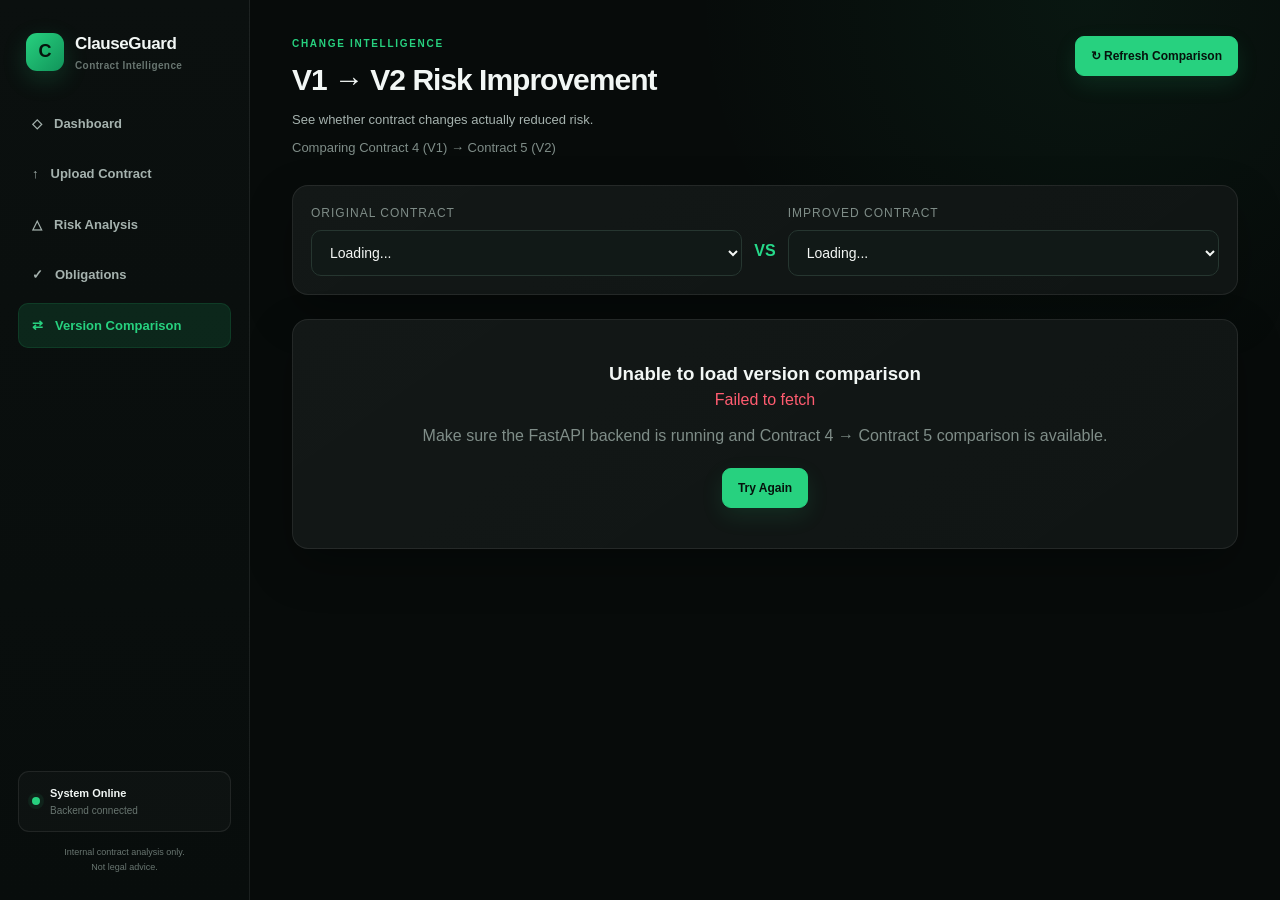
==== frontend/comparison.html @ ef0c6ab4 "feat: complete contract risk dashboard and frontend" ====
<!DOCTYPE html>
<html lang="en">

<head>

    <meta charset="UTF-8">

    <meta
        name="viewport"
        content="width=device-width, initial-scale=1.0"
    >

    <title>ClauseGuard AI — Version Comparison</title>

    <link
        rel="stylesheet"
        href="style.css"
    >

    <style>

        .comparison-page {
            padding-bottom: 60px;
        }

        .comparison-header {
            display: flex;
            justify-content: space-between;
            align-items: flex-start;
            gap: 20px;
            margin-bottom: 28px;
        }

        .comparison-header h1 {
            margin-bottom: 8px;
        }

        .version-selector {
            display: flex;
            align-items: center;
            gap: 12px;
            padding: 18px;
            margin-bottom: 24px;
        }

        .version-box {
            flex: 1;
        }

        .version-box label {
            display: block;
            font-size: 12px;
            color: #7f8d88;
            margin-bottom: 8px;
            text-transform: uppercase;
            letter-spacing: 1px;
        }

        .version-box select {
            width: 100%;
            padding: 13px 14px;
            border-radius: 10px;
            border: 1px solid #263630;
            background: #111917;
            color: #f4f7f5;
            font-size: 14px;
        }

        .vs {
            font-weight: 700;
            color: #26d98a;
            padding-top: 22px;
        }

        .summary-grid {
            display: grid;
            grid-template-columns: repeat(4, 1fr);
            gap: 16px;
            margin-bottom: 24px;
        }

        .summary-card {
            padding: 22px;
        }

        .summary-card .label {
            display: block;
            color: #7f8d88;
            font-size: 12px;
            text-transform: uppercase;
            letter-spacing: 1px;
            margin-bottom: 12px;
        }

        .summary-card .value {
            font-size: 32px;
            font-weight: 800;
        }

        .summary-card.green .value {
            color: #26d98a;
        }

        .summary-card.red .value {
            color: #ff5c70;
        }

        .summary-card.orange .value {
            color: #ffb44c;
        }

        .summary-card.blue .value {
            color: #6fa8ff;
        }

        .improvement-banner {
            padding: 24px;
            margin-bottom: 24px;
            border: 1px solid rgba(38, 217, 138, 0.35);
            background: rgba(38, 217, 138, 0.06);
        }

        .improvement-content {
            display: flex;
            justify-content: space-between;
            align-items: center;
            gap: 20px;
        }

        .improvement-number {
            font-size: 42px;
            font-weight: 800;
            color: #26d98a;
        }

        .regression {
            border-color: rgba(255, 92, 112, 0.4);
            background: rgba(255, 92, 112, 0.06);
        }

        .regression .improvement-number {
            color: #ff5c70;
        }

        .filter-row {
            display: flex;
            gap: 8px;
            flex-wrap: wrap;
            margin-bottom: 20px;
        }

        .filter-btn {
            border: 1px solid #263630;
            background: #111917;
            color: #9aa8a3;
            padding: 9px 15px;
            border-radius: 999px;
            cursor: pointer;
        }

        .filter-btn.active {
            background: rgba(38, 217, 138, 0.12);
            border-color: #26d98a;
            color: #26d98a;
        }

        .change-card {
            padding: 24px;
            margin-bottom: 16px;
            border: 1px solid #1f2d28;
        }

        .change-card.reduced {
            border-left: 4px solid #26d98a;
        }

        .change-card.increased {
            border-left: 4px solid #ff5c70;
        }

        .change-card.same {
            border-left: 4px solid #6f7d78;
        }

        .change-header {
            display: flex;
            justify-content: space-between;
            align-items: center;
            gap: 16px;
            margin-bottom: 20px;
        }

        .change-category {
            font-size: 18px;
            font-weight: 800;
        }

        .impact-badge {
            padding: 7px 12px;
            border-radius: 8px;
            font-size: 11px;
            font-weight: 800;
            letter-spacing: .5px;
        }

        .impact-badge.reduced {
            background: rgba(38, 217, 138, 0.12);
            color: #26d98a;
        }

        .impact-badge.increased {
            background: rgba(255, 92, 112, 0.12);
            color: #ff5c70;
        }

        .impact-badge.same {
            background: rgba(127, 141, 136, 0.12);
            color: #9aa8a3;
        }

        .diff-grid {
            display: grid;
            grid-template-columns: 1fr 50px 1fr;
            align-items: stretch;
            gap: 16px;
        }

        .diff-panel {
            background: #0d1412;
            border: 1px solid #202d29;
            border-radius: 12px;
            padding: 18px;
        }

        .diff-panel h4 {
            color: #7f8d88;
            font-size: 11px;
            text-transform: uppercase;
            letter-spacing: 1px;
            margin-bottom: 12px;
        }

        .diff-panel .status {
            font-weight: 800;
            margin-bottom: 8px;
        }

        .diff-panel .actual {
            color: #dce5e1;
            margin-bottom: 10px;
        }

        .diff-panel .evidence {
            color: #7f8d88;
            font-size: 13px;
            line-height: 1.6;
        }

        .diff-arrow {
            display: flex;
            align-items: center;
            justify-content: center;
            font-size: 25px;
            color: #26d98a;
        }

        .risk-reason {
            margin-top: 18px;
            padding: 15px;
            background: rgba(255, 180, 76, 0.06);
            border-radius: 10px;
            color: #aebbb6;
            line-height: 1.6;
        }

        .empty-state {
            text-align: center;
            padding: 60px 20px;
            color: #7f8d88;
        }

        .error-state {
            text-align: center;
            padding: 40px;
            color: #ff5c70;
        }

        .loading {
            text-align: center;
            padding: 60px;
            color: #7f8d88;
        }

        .comparison-source {
            margin-top: 8px;
            color: #7f8d88;
            font-size: 13px;
        }

        @media (max-width: 900px) {

            .summary-grid {
                grid-template-columns: repeat(2, 1fr);
            }

            .diff-grid {
                grid-template-columns: 1fr;
            }

            .diff-arrow {
                transform: rotate(90deg);
            }

            .version-selector {
                flex-direction: column;
            }

            .vs {
                padding-top: 0;
            }
        }

        @media (max-width: 600px) {

            .summary-grid {
                grid-template-columns: 1fr;
            }

            .comparison-header {
                flex-direction: column;
            }

        }

    </style>

</head>


<body>


<div class="app-shell">


    <!-- SIDEBAR -->

    <aside class="sidebar">

        <div class="brand">

            <div class="brand-icon">
                C
            </div>

            <div>

                <div class="brand-name">
                    ClauseGuard
                </div>

                <div class="brand-subtitle">
                    Contract Intelligence
                </div>

            </div>

        </div>


        <nav class="sidebar-nav">

            <a href="index.html">

                ◇

                <span>
                    Dashboard
                </span>

            </a>


            <a href="upload.html">

                ↑

                <span>
                    Upload Contract
                </span>

            </a>


            <a href="findings.html">

                △

                <span>
                    Risk Analysis
                </span>

            </a>


            <a href="index.html">

                ✓

                <span>
                    Obligations
                </span>

            </a>


            <a
                href="comparison.html"
                class="active"
            >

                ⇄

                <span>
                    Version Comparison
                </span>

            </a>

        </nav>


        <div class="sidebar-bottom">

            <div class="system-status">

                <span class="status-dot"></span>

                <div>

                    <strong>
                        System Online
                    </strong>

                    <small>
                        Backend connected
                    </small>

                </div>

            </div>


            <div class="sidebar-disclaimer">

                Internal contract analysis only.
                <br>
                Not legal advice.

            </div>

        </div>

    </aside>


    <!-- MAIN -->

    <main class="main-content">

        <div class="comparison-page">


            <!-- HEADER -->

            <div class="comparison-header">

                <div>

                    <div class="eyebrow">
                        CHANGE INTELLIGENCE
                    </div>

                    <h1>
                        V1 → V2 Risk Improvement
                    </h1>

                    <p class="subtitle">
                        See whether contract changes actually reduced risk.
                    </p>

                    <div
                        id="comparisonSource"
                        class="comparison-source"
                    >
                        Loading comparison...
                    </div>

                </div>


                <button
                    class="primary-btn"
                    onclick="loadComparison()"
                >

                    ↻ Refresh Comparison

                </button>

            </div>


            <!-- VERSION SELECTOR -->

            <div class="card version-selector">

                <div class="version-box">

                    <label>
                        Original Contract
                    </label>

                    <select id="v1Select">

                        <option>
                            Loading...
                        </option>

                    </select>

                </div>


                <div class="vs">
                    VS
                </div>


                <div class="version-box">

                    <label>
                        Improved Contract
                    </label>

                    <select id="v2Select">

                        <option>
                            Loading...
                        </option>

                    </select>

                </div>

            </div>


            <!-- LOADING -->

            <div
                id="loadingState"
                class="card loading"
            >

                Loading version comparison...

            </div>


            <!-- MAIN CONTENT -->

            <div
                id="comparisonContent"
                style="display:none;"
            >


                <!-- SUMMARY -->

                <div class="summary-grid">


                    <div class="card summary-card blue">

                        <span class="label">
                            Changes Detected
                        </span>

                        <div
                            class="value"
                            id="changesDetected"
                        >
                            0
                        </div>

                    </div>


                    <div class="card summary-card red">

                        <span class="label">
                            Risk Increased
                        </span>

                        <div
                            class="value"
                            id="riskIncreased"
                        >
                            0
                        </div>

                    </div>


                    <div class="card summary-card green">

                        <span class="label">
                            Risk Reduced
                        </span>

                        <div
                            class="value"
                            id="riskReduced"
                        >
                            0
                        </div>

                    </div>


                    <div class="card summary-card">

                        <span class="label">
                            No Material Change
                        </span>

                        <div
                            class="value"
                            id="unchanged"
                        >
                            0
                        </div>

                    </div>


                </div>


                <!-- RISK IMPROVEMENT -->

                <div
                    id="improvementBanner"
                    class="card improvement-banner"
                >

                    <div class="improvement-content">

                        <div>

                            <div class="eyebrow">
                                NET RISK IMPROVEMENT
                            </div>

                            <h2 id="improvementTitle">
                                Risk improved
                            </h2>

                            <p
                                id="improvementDescription"
                                class="subtitle"
                            >
                                Comparing contract versions...
                            </p>

                        </div>


                        <div
                            id="improvementNumber"
                            class="improvement-number"
                        >
                            +0
                        </div>

                    </div>

                </div>


                <!-- FILTERS -->

                <div class="card">

                    <div class="section-label">
                        FILTER CHANGES
                    </div>

                    <div class="filter-row">


                        <button
                            class="filter-btn active"
                            data-filter="ALL"
                            onclick="setFilter('ALL')"
                        >
                            All Changes
                        </button>


                        <button
                            class="filter-btn"
                            data-filter="RISK REDUCED"
                            onclick="setFilter('RISK REDUCED')"
                        >
                            Risk Reduced
                        </button>


                        <button
                            class="filter-btn"
                            data-filter="RISK INCREASED"
                            onclick="setFilter('RISK INCREASED')"
                        >
                            Risk Increased
                        </button>


                        <button
                            class="filter-btn"
                            data-filter="NO CHANGE"
                            onclick="setFilter('NO CHANGE')"
                        >
                            No Change
                        </button>


                    </div>

                </div>


                <!-- CHANGE LIST -->

                <div id="changeList"></div>


            </div>


            <!-- ERROR -->

            <div
                id="errorState"
                class="card error-state"
                style="display:none;"
            ></div>


        </div>

    </main>

</div>


<script>


const API_BASE =
    "http://127.0.0.1:8000";


/*
 * =========================================================
 * DEMO COMPARISON
 * =========================================================
 *
 * Canonical working pair:
 *
 * Contract 4 = V1
 * Contract 5 = V2
 *
 * V1:
 *   Payment      = 60 days
 *   Termination  = 7 days
 *
 * V2:
 *   Payment      = 30 days
 *   Termination  = 30 days
 *
 * This gives:
 *
 *   2 risks reduced
 *   0 risks increased
 *   6 unchanged
 *
 * =========================================================
 */


const DEMO_V1_ID = 4;

const DEMO_V2_ID = 5;


let comparisonData = null;

let currentFilter = "ALL";


/* =========================================================
   GET ACTIVE CONTRACT
   ========================================================= */

function getActiveContractId() {

    /*
     * IMPORTANT:
     *
     * Do NOT use localStorage here.
     *
     * The previous implementation could contain
     * Contract 7 or another contract which does not
     * have a generated V2.
     *
     * For the current hackathon demo we intentionally
     * use the verified V1/V2 pair.
     */

    return DEMO_V1_ID;

}


/* =========================================================
   LOAD COMPARISON
   ========================================================= */

async function loadComparison() {

    const loading =
        document.getElementById(
            "loadingState"
        );

    const content =
        document.getElementById(
            "comparisonContent"
        );

    const error =
        document.getElementById(
            "errorState"
        );

    const source =
        document.getElementById(
            "comparisonSource"
        );


    loading.style.display =
        "block";

    content.style.display =
        "none";

    error.style.display =
        "none";


    const contractId =
        getActiveContractId();


    source.textContent =
        `Comparing Contract ${DEMO_V1_ID} (V1) → Contract ${DEMO_V2_ID} (V2)`;


    try {


        const response =
            await fetch(
                `${API_BASE}/contracts/${contractId}/risk-comparison`
            );


        if (!response.ok) {


            let errorData = null;


            try {

                errorData =
                    await response.json();

            } catch (jsonError) {

                errorData = null;

            }


            throw new Error(

                errorData?.detail ||

                `Unable to load comparison (${response.status})`

            );

        }


        comparisonData =
            await response.json();


        /*
         * Validate response before rendering.
         */

        if (
            !comparisonData ||
            !comparisonData.risk_summary ||
            !comparisonData.versions
        ) {

            throw new Error(
                "Invalid comparison response from backend."
            );

        }


        renderComparison();


        loading.style.display =
            "none";

        content.style.display =
            "block";


    } catch (err) {


        console.error(
            "Comparison error:",
            err
        );


        loading.style.display =
            "none";

        content.style.display =
            "none";

        error.style.display =
            "block";


        error.innerHTML = `

            <h3>
                Unable to load version comparison
            </h3>

            <p>
                ${escapeHtml(err.message)}
            </p>

            <p
                style="
                    margin-top:12px;
                    color:#7f8d88;
                "
            >
                Make sure the FastAPI backend is running
                and Contract 4 → Contract 5 comparison
                is available.
            </p>

            <button
                class="primary-btn"
                style="margin-top:20px;"
                onclick="loadComparison()"
            >
                Try Again
            </button>

        `;

    }

}


/* =========================================================
   RENDER EVERYTHING
   ========================================================= */

function renderComparison() {


    const summary =
        comparisonData.risk_summary;


    const versions =
        comparisonData.versions;


    const changes =
        comparisonData.risk_changes || [];


    /*
     * Changes detected means every rule where
     * V1 and V2 have a different risk state.
     */

    const actualChanges =
        changes.filter(
            item =>
                item.risk_impact !==
                "NO CHANGE"
        );


    document.getElementById(
        "changesDetected"
    ).textContent =
        actualChanges.length;


    document.getElementById(
        "riskIncreased"
    ).textContent =
        (
            Number(
                summary.risks_increased || 0
            )
            +
            Number(
                summary.new_risks || 0
            )
        );


    document.getElementById(
        "riskReduced"
    ).textContent =
        (
            Number(
                summary.risks_reduced || 0
            )
            +
            Number(
                summary.risks_resolved || 0
            )
        );


    document.getElementById(
        "unchanged"
    ).textContent =
        Number(
            summary.unchanged || 0
        );


    /*
     * Version selectors
     */

    document.getElementById(
        "v1Select"
    ).innerHTML = `

        <option
            value="${versions.v1.id}"
        >
            Contract V1 — ID ${versions.v1.id}
        </option>

    `;


    document.getElementById(
        "v2Select"
    ).innerHTML = `

        <option
            value="${versions.v2.id}"
        >
            Contract V2 — ID ${versions.v2.id}
        </option>

    `;


    /*
     * Improvement banner
     */

    const improvement =
        Number(
            summary.net_risk_improvement || 0
        );


    const banner =
        document.getElementById(
            "improvementBanner"
        );


    const number =
        document.getElementById(
            "improvementNumber"
        );


    const title =
        document.getElementById(
            "improvementTitle"
        );


    const description =
        document.getElementById(
            "improvementDescription"
        );


    if (
        summary.risk_regression
    ) {


        banner.classList.add(
            "regression"
        );


        number.textContent =
            improvement > 0
                ? `+${improvement}`
                : improvement;


        title.textContent =
            "Risk regression detected";


        description.textContent =
            "The new contract introduces or increases risk. Review the highlighted changes.";


    }

    else if (
        improvement > 0
    ) {


        banner.classList.remove(
            "regression"
        );


        number.textContent =
            `+${improvement}`;


        title.textContent =
            "Risk successfully reduced";


        description.textContent =

            `${summary.risks_reduced || 0} risk finding(s) reduced and ${summary.risks_resolved || 0} resolved with no new risks introduced.`;


    }

    else {


        banner.classList.remove(
            "regression"
        );


        number.textContent =
            "0";


        title.textContent =
            "No net risk improvement";


        description.textContent =
            "The comparison did not identify a net reduction in risk.";

    }


    renderChanges();

}


/* =========================================================
   FILTER
   ========================================================= */

function setFilter(filter) {


    currentFilter =
        filter;


    document
        .querySelectorAll(
            ".filter-btn"
        )
        .forEach(
            button => {

                button.classList.toggle(
                    "active",
                    button.dataset.filter === filter
                );

            }
        );


    renderChanges();

}


/* =========================================================
   RENDER CHANGES
   ========================================================= */

function renderChanges() {


    const container =
        document.getElementById(
            "changeList"
        );


    if (!comparisonData) {

        return;

    }


    let changes =
        comparisonData.risk_changes || [];


    if (
        currentFilter !==
        "ALL"
    ) {


        changes =
            changes.filter(
                item =>
                    item.risk_impact ===
                    currentFilter
            );

    }


    if (!changes.length) {


        container.innerHTML = `

            <div class="card empty-state">

                No changes found for this filter.

            </div>

        `;


        return;

    }


    container.innerHTML =

        changes
            .map(
                renderChangeCard
            )
            .join("");

}


/* =========================================================
   CHANGE CARD
   ========================================================= */

function renderChangeCard(item) {


    const impact =
        item.risk_impact;


    let className =
        "same";


    if (
        impact ===
        "RISK REDUCED"
    ) {

        className =
            "reduced";

    }


    if (
        impact ===
        "RISK INCREASED"
        ||
        impact ===
        "NEW FINDING"
    ) {

        className =
            "increased";

    }


    const v1 =
        item.v1;


    const v2 =
        item.v2;


    return `

        <div
            class="
                card
                change-card
                ${className}
            "
        >


            <div class="change-header">


                <div>


                    <div
                        class="section-label"
                    >
                        ${escapeHtml(
                            item.rule_id
                        )}
                    </div>


                    <div
                        class="change-category"
                    >
                        ${escapeHtml(
                            item.category
                        )}
                    </div>


                </div>


                <span
                    class="
                        impact-badge
                        ${className}
                    "
                >
                    ${escapeHtml(
                        impact
                    )}
                </span>


            </div>


            <div class="diff-grid">


                <!-- VERSION 1 -->

                <div class="diff-panel">


                    <h4>
                        Version 1
                    </h4>


                    ${
                        v1

                        ?

                        `

                            <div
                                class="status"
                            >
                                ${escapeHtml(
                                    v1.status
                                )}
                            </div>


                            <div
                                class="actual"
                            >
                                ${escapeHtml(
                                    v1.actual ||
                                    "No actual value"
                                )}
                            </div>


                            <div
                                class="evidence"
                            >
                                ${escapeHtml(
                                    v1.evidence ||
                                    "No evidence available."
                                )}
                            </div>

                        `

                        :

                        `

                            <div
                                class="status"
                            >
                                NOT PRESENT
                            </div>


                            <div
                                class="evidence"
                            >
                                This finding did not exist
                                in Version 1.
                            </div>

                        `
                    }


                </div>


                <!-- ARROW -->

                <div class="diff-arrow">

                    →

                </div>


                <!-- VERSION 2 -->

                <div class="diff-panel">


                    <h4>
                        Version 2
                    </h4>


                    ${
                        v2

                        ?

                        `

                            <div
                                class="status"
                            >
                                ${escapeHtml(
                                    v2.status
                                )}
                            </div>


                            <div
                                class="actual"
                            >
                                ${escapeHtml(
                                    v2.actual ||
                                    "No actual value"
                                )}
                            </div>


                            <div
                                class="evidence"
                            >
                                ${escapeHtml(
                                    v2.evidence ||
                                    "No evidence available."
                                )}
                            </div>

                        `

                        :

                        `

                            <div
                                class="status"
                            >
                                FINDING REMOVED
                            </div>


                            <div
                                class="evidence"
                            >
                                The finding no longer exists
                                in Version 2.
                            </div>

                        `
                    }


                </div>


            </div>


            ${
                v1 && v2

                ?

                `

                    <div
                        class="risk-reason"
                    >

                        <strong>
                            Playbook comparison
                        </strong>


                        <br><br>


                        Expected:

                        ${escapeHtml(
                            v1.expected ||
                            v2.expected ||
                            "Not specified"
                        )}


                        <br><br>


                        ${
                            impact ===
                            "RISK REDUCED"

                            ?

                            `

                                <span
                                    style="
                                        color:#26d98a;
                                    "
                                >

                                    ✓ Version 2 reduced
                                    the playbook risk.

                                </span>

                            `

                            :

                            impact ===
                            "RISK INCREASED"

                            ?

                            `

                                <span
                                    style="
                                        color:#ff5c70;
                                    "
                                >

                                    ⚠ Version 2 increased
                                    the playbook risk.

                                </span>

                            `

                            :

                            `

                                <span>

                                    No material risk-state
                                    change detected.

                                </span>

                            `
                        }


                    </div>

                `

                :

                ""

            }


        </div>

    `;

}


/* =========================================================
   HTML ESCAPING
   ========================================================= */

function escapeHtml(value) {


    if (
        value === null ||
        value === undefined
    ) {

        return "";

    }


    return String(value)

        .replace(
            /&/g,
            "&amp;"
        )

        .replace(
            /</g,
            "&lt;"
        )

        .replace(
            />/g,
            "&gt;"
        )

        .replace(
            /"/g,
            "&quot;"
        )

        .replace(
            /'/g,
            "&#039;"
        );

}


/* =========================================================
   START
   ========================================================= */

document.addEventListener(
    "DOMContentLoaded",
    loadComparison
);


</script>


</body>

</html>
---- frontend/style.css ----
/* =========================================================
   CLAUSEGUARD AI
   Premium Contract Risk Intelligence Dashboard
========================================================= */

:root {
    --bg: #070b0a;
    --surface: #0d1211;
    --surface-2: #111817;
    --surface-3: #151d1b;

    --border: rgba(255, 255, 255, 0.08);
    --border-strong: rgba(255, 255, 255, 0.13);

    --text: #f2f7f5;
    --text-secondary: #a5b2ae;
    --text-muted: #687570;

    --green: #27d17f;
    --green-dark: #15945a;
    --green-soft: rgba(39, 209, 127, 0.12);

    --red: #ff5c6c;
    --red-soft: rgba(255, 92, 108, 0.12);

    --orange: #ffb454;
    --orange-soft: rgba(255, 180, 84, 0.12);

    --blue: #6fa8ff;
    --blue-soft: rgba(111, 168, 255, 0.12);

    --sidebar-width: 250px;

    --radius: 16px;
    --radius-small: 10px;

    --shadow:
        0 18px 45px rgba(0, 0, 0, 0.28);
}


/* =========================================================
   RESET
========================================================= */

* {
    box-sizing: border-box;
    margin: 0;
    padding: 0;
}

html {
    scroll-behavior: smooth;
}

body {
    min-height: 100vh;

    background:
        radial-gradient(
            circle at 85% 0%,
            rgba(39, 209, 127, 0.06),
            transparent 28%
        ),
        var(--bg);

    color: var(--text);

    font-family:
        Inter,
        ui-sans-serif,
        -apple-system,
        BlinkMacSystemFont,
        "Segoe UI",
        sans-serif;

    line-height: 1.5;
}

button {
    font: inherit;
}

button,
a {
    -webkit-tap-highlight-color: transparent;
}


/* =========================================================
   SIDEBAR
========================================================= */

.sidebar {
    position: fixed;

    top: 0;
    left: 0;
    bottom: 0;

    width: var(--sidebar-width);

    display: flex;
    flex-direction: column;

    padding: 26px 18px;

    background:
        linear-gradient(
            180deg,
            #0b100f 0%,
            #080d0c 100%
        );

    border-right: 1px solid var(--border);

    z-index: 20;
}


/* BRAND */

.brand {
    display: flex;
    align-items: center;
    gap: 11px;

    padding: 5px 8px 28px;
}

.brand-icon {
    width: 38px;
    height: 38px;

    display: grid;
    place-items: center;

    border-radius: 11px;

    background:
        linear-gradient(
            135deg,
            var(--green),
            #11945a
        );

    color: #06120c;

    font-size: 18px;
    font-weight: 900;

    box-shadow:
        0 8px 24px rgba(39, 209, 127, 0.18);
}

.brand h1 {
    font-size: 17px;
    font-weight: 750;

    letter-spacing: -0.4px;
}

.brand span {
    display: block;

    margin-top: 1px;

    color: var(--text-muted);

    font-size: 10px;
    font-weight: 600;

    letter-spacing: 0.4px;
}


/* NAVIGATION */

.navigation {
    display: flex;
    flex-direction: column;
    gap: 5px;
}

.nav-item {
    width: 100%;

    display: flex;
    align-items: center;
    gap: 12px;

    padding: 12px 13px;

    border: 1px solid transparent;
    border-radius: 10px;

    background: transparent;

    color: var(--text-secondary);

    text-align: left;

    font-size: 13px;
    font-weight: 600;

    cursor: pointer;

    transition:
        background 0.2s ease,
        color 0.2s ease,
        border-color 0.2s ease;
}

.nav-item span {
    width: 18px;

    color: var(--text-muted);

    font-size: 15px;

    text-align: center;
}

.nav-item:hover {
    background: rgba(255, 255, 255, 0.035);
    color: var(--text);
}

.nav-item.active {
    background: var(--green-soft);

    border-color:
        rgba(39, 209, 127, 0.12);

    color: var(--green);
}

.nav-item.active span {
    color: var(--green);
}


/* SIDEBAR BOTTOM */

.sidebar-bottom {
    margin-top: auto;
}

.system-status {
    display: flex;
    align-items: center;
    gap: 10px;

    padding: 13px;

    border: 1px solid var(--border);

    border-radius: 11px;

    background: rgba(255, 255, 255, 0.025);
}

.status-dot {
    width: 8px;
    height: 8px;

    border-radius: 50%;

    background: var(--green);

    box-shadow:
        0 0 0 4px rgba(39, 209, 127, 0.08);
}

.system-status strong {
    display: block;

    font-size: 11px;
}

.system-status small {
    display: block;

    margin-top: 2px;

    color: var(--text-muted);

    font-size: 10px;
}

.disclaimer {
    margin-top: 13px;

    color: var(--text-muted);

    font-size: 9px;

    line-height: 1.6;

    text-align: center;
}


/* =========================================================
   MAIN
========================================================= */

.main {
    min-height: 100vh;

    margin-left: var(--sidebar-width);

    padding: 36px 42px 45px;

    max-width: 1700px;
}


/* =========================================================
   TOP BAR
========================================================= */

.topbar {
    display: flex;
    align-items: flex-start;
    justify-content: space-between;

    gap: 30px;

    margin-bottom: 28px;
}

.eyebrow {
    margin-bottom: 6px;

    color: var(--green);

    font-size: 10px;
    font-weight: 750;

    letter-spacing: 1.7px;
}

.topbar h2 {
    font-size: 30px;
    font-weight: 750;

    letter-spacing: -1px;
}

.subtitle {
    margin-top: 6px;

    color: var(--text-secondary);

    font-size: 13px;
}

.topbar-actions {
    display: flex;
    gap: 9px;
}


/* BUTTONS */

.primary-button,
.secondary-button {
    height: 40px;

    padding: 0 15px;

    border-radius: 9px;

    font-size: 12px;
    font-weight: 700;

    cursor: pointer;

    transition:
        transform 0.15s ease,
        opacity 0.15s ease,
        background 0.15s ease;
}

.primary-button:hover,
.secondary-button:hover {
    transform: translateY(-1px);
}

.primary-button {
    border: 1px solid var(--green);

    background: var(--green);

    color: #06120c;

    box-shadow:
        0 8px 22px rgba(39, 209, 127, 0.12);
}

.secondary-button {
    border: 1px solid var(--border-strong);

    background: var(--surface-2);

    color: var(--text);
}

.secondary-button:hover {
    background: var(--surface-3);
}


/* =========================================================
   CONTRACT SELECTOR
========================================================= */

.contract-selector {
    display: flex;
    align-items: center;
    justify-content: space-between;

    margin-bottom: 18px;

    padding: 16px 18px;

    border: 1px solid var(--border);

    border-radius: var(--radius);

    background:
        linear-gradient(
            110deg,
            rgba(39, 209, 127, 0.045),
            rgba(255, 255, 255, 0.015)
        );

    box-shadow: var(--shadow);
}

.contract-info {
    display: flex;
    align-items: center;
    gap: 13px;
}

.document-icon {
    width: 43px;
    height: 48px;

    display: grid;
    place-items: center;

    border-radius: 9px;

    background: var(--green-soft);

    border: 1px solid rgba(39, 209, 127, 0.16);

    color: var(--green);

    font-size: 9px;
    font-weight: 800;

    letter-spacing: 0.5px;
}

.label,
.card-label {
    display: block;

    color: var(--text-muted);

    font-size: 9px;
    font-weight: 750;

    letter-spacing: 1.1px;
}

.contract-info h3 {
    margin-top: 2px;

    font-size: 15px;
}

.contract-info p {
    margin-top: 2px;

    color: var(--text-secondary);

    font-size: 11px;
}

.version-badge {
    padding: 6px 10px;

    border: 1px solid rgba(111, 168, 255, 0.18);

    border-radius: 7px;

    background: var(--blue-soft);

    color: var(--blue);

    font-size: 10px;
    font-weight: 800;
}


/* =========================================================
   CARDS
========================================================= */

.card {
    border: 1px solid var(--border);

    border-radius: var(--radius);

    background:
        linear-gradient(
            145deg,
            rgba(255, 255, 255, 0.025),
            rgba(255, 255, 255, 0.01)
        ),
        var(--surface);

    box-shadow: var(--shadow);
}


/* =========================================================
   RISK GRID
========================================================= */

.risk-grid {
    display: grid;

    grid-template-columns:
        1.5fr
        1fr
        1fr
        1fr;

    gap: 14px;

    margin-bottom: 18px;
}

.risk-card,
.metric-card {
    min-height: 156px;

    padding: 18px;
}

.card-header {
    display: flex;
    align-items: center;
    justify-content: space-between;
}

.card-icon,
.metric-icon {
    width: 27px;
    height: 27px;

    display: grid;
    place-items: center;

    border-radius: 8px;

    font-size: 12px;
    font-weight: 800;
}

.card-icon.danger,
.metric-icon.red {
    background: var(--red-soft);
    color: var(--red);
}

.metric-icon.orange {
    background: var(--orange-soft);
    color: var(--orange);
}

.metric-icon.green {
    background: var(--green-soft);
    color: var(--green);
}


/* RISK LEVEL */

.risk-level {
    display: flex;
    align-items: center;
    gap: 12px;

    margin-top: 20px;
}

.risk-indicator {
    padding: 8px 13px;

    border: 1px solid rgba(255, 92, 108, 0.2);

    border-radius: 8px;

    background: var(--red-soft);

    color: var(--red);

    font-size: 12px;
    font-weight: 850;

    letter-spacing: 0.7px;
}

.risk-level strong {
    font-size: 25px;
    font-weight: 750;
}

.risk-level span {
    margin-left: 4px;

    color: var(--text-muted);

    font-size: 10px;
}

.risk-progress {
    height: 5px;

    margin-top: 18px;

    overflow: hidden;

    border-radius: 999px;

    background: rgba(255, 255, 255, 0.07);
}

.risk-progress-fill {
    width: 75%;
    height: 100%;

    border-radius: inherit;

    background:
        linear-gradient(
            90deg,
            var(--green),
            var(--orange),
            var(--red)
        );

    transition: width 0.6s ease;
}

.card-note {
    margin-top: 8px;

    color: var(--text-muted);

    font-size: 9px;
}


/* METRICS */

.metric-value {
    margin-top: 17px;

    font-size: 29px;
    font-weight: 750;

    letter-spacing: -1px;
}

.metric-card p {
    margin-top: 2px;

    color: var(--text-muted);

    font-size: 10px;
}


/* =========================================================
   DASHBOARD GRID
========================================================= */

.dashboard-grid {
    display: grid;

    grid-template-columns: 1fr 1.25fr;

    gap: 14px;

    margin-bottom: 18px;
}

.chart-card,
.risks-card {
    min-height: 390px;

    padding: 20px;
}

.section-header {
    display: flex;
    align-items: center;
    justify-content: space-between;

    gap: 20px;

    margin-bottom: 20px;
}

.section-header h3 {
    margin-top: 3px;

    font-size: 17px;
    font-weight: 700;

    letter-spacing: -0.3px;
}

.chart-container {
    height: 285px;

    display: flex;
    align-items: center;
    justify-content: center;
}


/* =========================================================
   TOP RISKS
========================================================= */

.count-badge {
    min-width: 25px;
    height: 25px;

    display: grid;
    place-items: center;

    padding: 0 7px;

    border-radius: 7px;

    background: rgba(255, 255, 255, 0.055);

    color: var(--text-secondary);

    font-size: 10px;
    font-weight: 750;
}

.risk-list {
    display: flex;
    flex-direction: column;
    gap: 10px;
}

.risk-item {
    padding: 13px;

    border: 1px solid var(--border);

    border-radius: 11px;

    background: rgba(255, 255, 255, 0.018);

    transition:
        border-color 0.2s ease,
        background 0.2s ease;
}

.risk-item:hover {
    border-color: var(--border-strong);

    background: rgba(255, 255, 255, 0.03);
}

.risk-item-top {
    display: flex;
    align-items: center;
    justify-content: space-between;

    gap: 10px;
}

.risk-category {
    display: flex;
    align-items: center;
    gap: 8px;

    font-size: 12px;
    font-weight: 700;
}

.risk-dot {
    width: 7px;
    height: 7px;

    border-radius: 50%;

    background: var(--red);

    box-shadow:
        0 0 0 4px var(--red-soft);
}

.severity-badge {
    padding: 4px 7px;

    border-radius: 5px;

    background: var(--red-soft);

    color: var(--red);

    font-size: 8px;
    font-weight: 800;

    letter-spacing: 0.6px;
}

.risk-detail {
    margin-top: 8px;

    color: var(--text-secondary);

    font-size: 10px;

    line-height: 1.55;
}

.risk-actual {
    margin-top: 7px;

    color: var(--red);

    font-size: 10px;
    font-weight: 650;
}

.view-evidence {
    margin-top: 10px;

    padding: 0;

    border: 0;

    background: transparent;

    color: var(--green);

    font-size: 10px;
    font-weight: 700;

    cursor: pointer;
}

.view-evidence:hover {
    text-decoration: underline;
}


/* =========================================================
   EVIDENCE TRACE
========================================================= */

.evidence-section {
    margin-bottom: 18px;

    padding: 20px;
}

.trace-badge {
    padding: 5px 8px;

    border-radius: 6px;

    background: var(--green-soft);

    color: var(--green);

    font-size: 8px;
    font-weight: 800;

    letter-spacing: 0.8px;
}

.trace-empty {
    min-height: 190px;

    display: flex;
    flex-direction: column;
    align-items: center;
    justify-content: center;

    padding: 25px;

    border: 1px dashed var(--border-strong);

    border-radius: 12px;

    text-align: center;
}

.trace-icon {
    width: 38px;
    height: 38px;

    display: grid;
    place-items: center;

    margin-bottom: 10px;

    border-radius: 10px;

    background: var(--green-soft);

    color: var(--green);

    font-size: 18px;
}

.trace-empty h4 {
    font-size: 13px;
}

.trace-empty p {
    max-width: 530px;

    margin-top: 5px;

    color: var(--text-muted);

    font-size: 10px;
}


/* ACTIVE TRACE */

.trace-content {
    display: grid;

    grid-template-columns: 1fr 1fr;

    gap: 14px;
}

.trace-box {
    padding: 16px;

    border: 1px solid var(--border);

    border-radius: 11px;

    background: rgba(255, 255, 255, 0.018);
}

.trace-box-header {
    display: flex;
    align-items: center;
    justify-content: space-between;

    margin-bottom: 10px;
}

.trace-box-title {
    font-size: 11px;
    font-weight: 750;
}

.trace-box-label {
    color: var(--text-muted);

    font-size: 8px;
    font-weight: 700;

    letter-spacing: 0.7px;
}

.trace-text {
    color: var(--text-secondary);

    font-size: 11px;

    line-height: 1.7;
}

.trace-rule {
    color: var(--green);

    font-size: 11px;
    font-weight: 650;

    line-height: 1.7;
}

.assessment {
    grid-column: 1 / -1;

    padding: 14px;

    border-left: 3px solid var(--orange);

    border-radius: 7px;

    background: var(--orange-soft);
}

.assessment strong {
    display: block;

    margin-bottom: 4px;

    font-size: 10px;
}

.assessment p {
    color: var(--text-secondary);

    font-size: 10px;
}


/* =========================================================
   OBLIGATIONS
========================================================= */

.obligations-section {
    margin-bottom: 18px;

    padding: 20px;
}

.obligation-grid {
    display: grid;

    grid-template-columns:
        repeat(2, 1fr);

    gap: 10px;
}

.obligation-item {
    padding: 13px;

    border: 1px solid var(--border);

    border-radius: 10px;

    background: rgba(255, 255, 255, 0.018);
}

.obligation-actor {
    color: var(--green);

    font-size: 9px;
    font-weight: 800;

    letter-spacing: 0.5px;
}

.obligation-action {
    margin-top: 5px;

    font-size: 11px;
    font-weight: 650;
}

.obligation-meta {
    display: flex;
    flex-wrap: wrap;
    gap: 6px;

    margin-top: 8px;
}

.obligation-tag {
    padding: 4px 6px;

    border-radius: 5px;

    background: rgba(255, 255, 255, 0.055);

    color: var(--text-muted);

    font-size: 8px;
}

.obligation-evidence {
    margin-top: 8px;

    color: var(--text-muted);

    font-size: 9px;

    line-height: 1.5;
}


/* =========================================================
   VERSION COMPARISON
========================================================= */

.comparison-section {
    margin-bottom: 22px;

    padding: 20px;
}

.comparison-grid {
    display: grid;

    grid-template-columns:
        repeat(4, 1fr);

    gap: 10px;
}

.comparison-stat {
    padding: 15px;

    border: 1px solid var(--border);

    border-radius: 10px;

    background: rgba(255, 255, 255, 0.018);
}

.comparison-stat-label {
    color: var(--text-muted);

    font-size: 9px;
    font-weight: 700;
}

.comparison-stat-value {
    margin-top: 6px;

    font-size: 22px;
    font-weight: 750;
}

.comparison-stat-value.good {
    color: var(--green);
}

.comparison-stat-value.bad {
    color: var(--red);
}

.comparison-placeholder {
    grid-column: 1 / -1;

    display: flex;
    flex-direction: column;

    padding: 18px;

    border: 1px dashed var(--border-strong);

    border-radius: 10px;
}

.comparison-placeholder strong {
    font-size: 11px;
}

.comparison-placeholder span {
    margin-top: 3px;

    color: var(--text-muted);

    font-size: 9px;
}


/* =========================================================
   LOADING
========================================================= */

.loading {
    display: flex;
    align-items: center;
    justify-content: center;

    min-height: 100px;

    color: var(--text-muted);

    font-size: 10px;
}


/* =========================================================
   FOOTER
========================================================= */

footer {
    display: flex;
    justify-content: space-between;

    padding: 5px 2px;

    color: var(--text-muted);

    font-size: 9px;
}


/* =========================================================
   RESPONSIVE
========================================================= */

@media (max-width: 1200px) {

    .main {
        padding: 28px;
    }

    .risk-grid {
        grid-template-columns:
            repeat(2, 1fr);
    }

    .risk-card {
        grid-column: span 2;
    }

    .dashboard-grid {
        grid-template-columns: 1fr;
    }

    .comparison-grid {
        grid-template-columns:
            repeat(2, 1fr);
    }
}


@media (max-width: 800px) {

    .sidebar {
        position: relative;

        width: 100%;
        height: auto;

        padding: 15px;
    }

    .brand {
        padding-bottom: 15px;
    }

    .navigation {
        flex-direction: row;

        overflow-x: auto;
    }

    .nav-item {
        white-space: nowrap;
    }

    .sidebar-bottom {
        display: none;
    }

    .main {
        margin-left: 0;

        padding: 22px 16px;
    }

    .topbar {
        flex-direction: column;
    }

    .topbar h2 {
        font-size: 25px;
    }

    .risk-grid {
        grid-template-columns: 1fr;
    }

    .risk-card {
        grid-column: span 1;
    }

    .obligation-grid,
    .trace-content {
        grid-template-columns: 1fr;
    }

    .comparison-grid {
        grid-template-columns: 1fr;
    }

    footer {
        flex-direction: column;
        gap: 5px;
    }
}
/* =========================================================
   UPLOAD PAGE
========================================================= */

.upload-card {
    max-width: 850px;

    margin: 25px auto 18px;

    padding: 28px;
}

.upload-header {
    display: flex;
    align-items: center;
    gap: 15px;

    padding-bottom: 23px;

    border-bottom: 1px solid var(--border);
}

.upload-icon {
    width: 48px;
    height: 48px;

    display: grid;
    place-items: center;

    border-radius: 12px;

    background: var(--green-soft);

    border: 1px solid rgba(39, 209, 127, 0.16);

    color: var(--green);

    font-size: 11px;
    font-weight: 850;
}

.upload-header h3 {
    margin-top: 3px;

    font-size: 19px;
}

.upload-header p {
    margin-top: 3px;

    color: var(--text-muted);

    font-size: 11px;
}


/* FORM */

.upload-form {
    padding-top: 24px;
}

.form-label {
    display: block;

    margin: 0 0 7px;

    color: var(--text-secondary);

    font-size: 10px;
    font-weight: 700;

    letter-spacing: 0.4px;
}

.upload-form input[type="text"] {
    width: 100%;

    height: 44px;

    margin-bottom: 19px;

    padding: 0 13px;

    border: 1px solid var(--border-strong);

    border-radius: 9px;

    outline: none;

    background: rgba(255, 255, 255, 0.025);

    color: var(--text);

    font-size: 12px;

    transition:
        border-color 0.2s ease,
        background 0.2s ease;
}

.upload-form input[type="text"]:focus {
    border-color: rgba(39, 209, 127, 0.45);

    background: rgba(39, 209, 127, 0.025);
}

.upload-form input[type="text"]::placeholder {
    color: var(--text-muted);
}


/* DROP ZONE */

.file-drop {
    min-height: 190px;

    display: flex;
    flex-direction: column;
    align-items: center;
    justify-content: center;

    padding: 25px;

    border: 1px dashed rgba(39, 209, 127, 0.25);

    border-radius: 13px;

    background:
        radial-gradient(
            circle at center,
            rgba(39, 209, 127, 0.045),
            transparent 60%
        );

    cursor: pointer;

    transition:
        border-color 0.2s ease,
        background 0.2s ease,
        transform 0.2s ease;
}

.file-drop:hover,
.file-drop.dragging,
.file-drop.selected {
    border-color: rgba(39, 209, 127, 0.65);

    background:
        radial-gradient(
            circle at center,
            rgba(39, 209, 127, 0.09),
            transparent 65%
        );
}

.file-drop.dragging {
    transform: scale(1.01);
}

.file-drop-icon {
    width: 45px;
    height: 51px;

    display: grid;
    place-items: center;

    margin-bottom: 12px;

    border-radius: 9px;

    background: var(--surface-3);

    border: 1px solid var(--border-strong);

    color: var(--green);

    font-size: 9px;
    font-weight: 850;
}

.file-drop strong {
    font-size: 13px;
}

.file-drop > span {
    margin-top: 4px;

    color: var(--text-muted);

    font-size: 10px;
}

.file-drop small {
    margin-top: 9px;

    color: var(--green);

    font-size: 10px;
}


/* STATUS */

.upload-status {
    min-height: 19px;

    margin: 13px 0 5px;

    font-size: 10px;

    text-align: center;
}

.upload-status.loading {
    color: var(--text-secondary);
}

.upload-status.success {
    color: var(--green);
}

.upload-status.error {
    color: var(--red);
}


/* BUTTON */

.upload-button {
    width: 100%;

    margin-top: 8px;
}

.upload-button:disabled {
    opacity: 0.55;

    cursor: not-allowed;

    transform: none;
}


/* =========================================================
   UPLOAD FLOW
========================================================= */

.upload-flow {
    max-width: 850px;

    display: flex;
    align-items: center;

    margin: 0 auto 18px;

    padding: 17px 20px;

    border: 1px solid var(--border);

    border-radius: var(--radius);

    background: var(--surface);
}

.flow-step {
    display: flex;
    align-items: center;

    gap: 8px;

    flex: 1;
}

.flow-step > span {
    width: 27px;
    height: 27px;

    display: grid;
    place-items: center;

    flex-shrink: 0;

    border-radius: 50%;

    background: rgba(255, 255, 255, 0.05);

    color: var(--text-muted);

    font-size: 9px;
    font-weight: 800;
}

.flow-step.active > span {
    background: var(--green-soft);

    color: var(--green);
}

.flow-step strong {
    display: block;

    font-size: 9px;
}

.flow-step small {
    display: block;

    margin-top: 1px;

    color: var(--text-muted);

    font-size: 8px;
}

.flow-line {
    width: 30px;
    height: 1px;

    margin: 0 5px;

    background: var(--border-strong);
}


/* =========================================================
   DEMO CARD
========================================================= */

.demo-card {
    max-width: 850px;

    margin: 0 auto 25px;

    padding: 20px;
}

.demo-card h3 {
    margin-top: 4px;

    font-size: 16px;
}

.demo-points {
    display: grid;

    grid-template-columns:
        repeat(2, 1fr);

    gap: 8px;

    margin-top: 14px;
}

.demo-points > div {
    padding: 11px;

    border: 1px solid var(--border);

    border-radius: 8px;

    background: rgba(255, 255, 255, 0.015);

    color: var(--text-secondary);

    font-size: 9px;

    line-height: 1.55;
}

.demo-points span {
    display: block;

    margin-bottom: 3px;

    color: var(--green);

    font-size: 8px;
    font-weight: 800;
}


/* =========================================================
   UPLOAD RESPONSIVE
========================================================= */

@media (max-width: 800px) {

    .upload-card,
    .upload-flow,
    .demo-card {
        margin-left: 0;
        margin-right: 0;
    }

    .upload-flow {
        flex-direction: column;

        align-items: stretch;

        gap: 9px;
    }

    .flow-line {
        width: 1px;
        height: 15px;

        margin-left: 13px;
    }

    .demo-points {
        grid-template-columns: 1fr;
    }
}
/* =========================================================
   COMPARISON PAGE COMPATIBILITY
   Matches comparison.html class names
========================================================= */

/* BRAND */

.brand-name {
    font-size: 17px;
    font-weight: 750;
    letter-spacing: -0.4px;
    color: var(--text);
}

.brand-subtitle {
    display: block;
    margin-top: 1px;
    color: var(--text-muted);
    font-size: 10px;
    font-weight: 600;
    letter-spacing: 0.4px;
}


/* SIDEBAR NAVIGATION */

.sidebar-nav {
    display: flex;
    flex-direction: column;
    gap: 5px;
}

.sidebar-nav a {
    width: 100%;
    display: flex;
    align-items: center;
    gap: 12px;

    padding: 12px 13px;

    border: 1px solid transparent;
    border-radius: 10px;

    background: transparent;

    color: var(--text-secondary);

    text-decoration: none;

    font-size: 13px;
    font-weight: 600;

    cursor: pointer;

    transition:
        background 0.2s ease,
        color 0.2s ease,
        border-color 0.2s ease;
}

.sidebar-nav a:hover {
    background: rgba(255, 255, 255, 0.035);
    color: var(--text);
}

.sidebar-nav a.active {
    background: var(--green-soft);
    border-color: rgba(39, 209, 127, 0.12);
    color: var(--green);
}

.sidebar-nav a:first-letter {
    color: var(--text-muted);
}

.sidebar-nav a.active:first-letter {
    color: var(--green);
}


/* SIDEBAR DISCLAIMER */

.sidebar-disclaimer {
    margin-top: 13px;
    color: var(--text-muted);
    font-size: 9px;
    line-height: 1.6;
    text-align: center;
}


/* MAIN CONTENT */

.main-content {
    min-height: 100vh;

    margin-left: var(--sidebar-width);

    padding: 36px 42px 45px;

    max-width: 1700px;
}


/* COMPARISON BUTTON */

.primary-btn {
    height: 40px;

    padding: 0 15px;

    border: 1px solid var(--green);
    border-radius: 9px;

    background: var(--green);
    color: #06120c;

    font-size: 12px;
    font-weight: 700;

    cursor: pointer;

    box-shadow:
        0 8px 22px rgba(39, 209, 127, 0.12);

    transition:
        transform 0.15s ease,
        opacity 0.15s ease,
        background 0.15s ease;
}

.primary-btn:hover {
    transform: translateY(-1px);
}


/* COMPARISON HEADINGS */

.comparison-page h1 {
    color: var(--text);
    font-size: 30px;
    font-weight: 750;
    letter-spacing: -1px;
}

.comparison-page h2,
.comparison-page h3,
.comparison-page h4 {
    color: var(--text);
}


/* COMPARISON PAGE CARD */

.comparison-page .card {
    border: 1px solid var(--border);

    border-radius: var(--radius);

    background:
        linear-gradient(
            145deg,
            rgba(255, 255, 255, 0.025),
            rgba(255, 255, 255, 0.01)
        ),
        var(--surface);

    box-shadow: var(--shadow);
}


/* RESPONSIVE SIDEBAR */

@media (max-width: 800px) {

    .sidebar-nav {
        flex-direction: row;
        overflow-x: auto;
    }

    .sidebar-nav a {
        width: auto;
        white-space: nowrap;
    }

    .main-content {
        margin-left: 0;
        padding: 22px 16px;
    }

    .sidebar {
        position: relative;
        width: 100%;
        height: auto;
        padding: 15px;
    }

    .brand {
        padding-bottom: 15px;
    }

    .sidebar-bottom {
        display: none;
    }
}
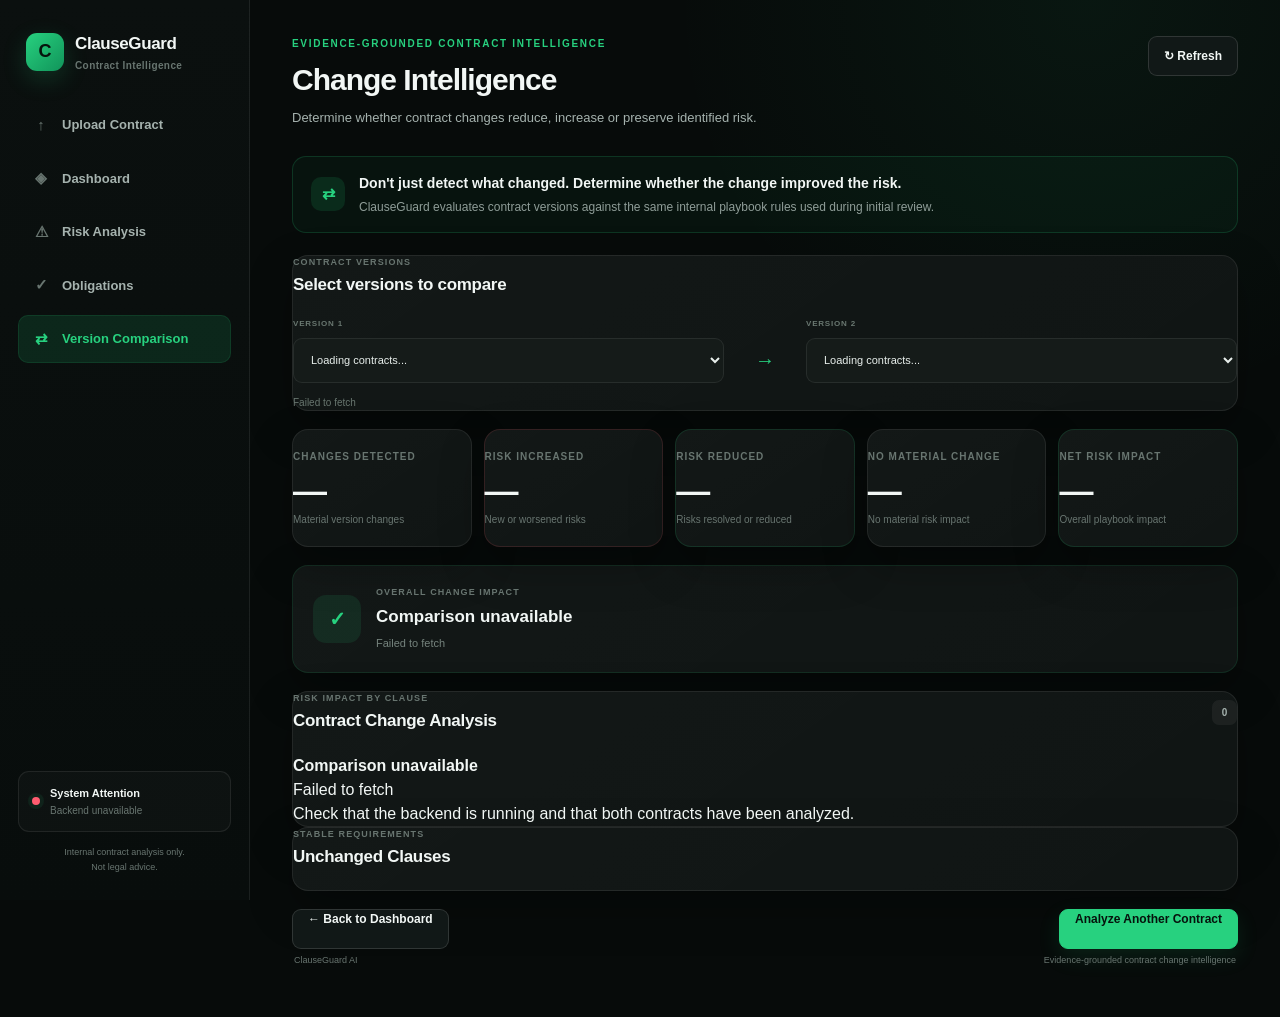
==== commit 145cc08e: "Integrate AI analysis and improve contract comparison" ====
--- a/frontend/comparison.html
+++ b/frontend/comparison.html
@@ -2,1751 +2,586 @@
 <html lang="en">
 
 <head>
-
     <meta charset="UTF-8">
-
     <meta
         name="viewport"
         content="width=device-width, initial-scale=1.0"
     >
 
-    <title>ClauseGuard AI — Version Comparison</title>
+    <title>ClauseGuard AI — Change Intelligence</title>
 
     <link
         rel="stylesheet"
         href="style.css"
     >
-
-    <style>
-
-        .comparison-page {
-            padding-bottom: 60px;
-        }
-
-        .comparison-header {
-            display: flex;
-            justify-content: space-between;
-            align-items: flex-start;
-            gap: 20px;
-            margin-bottom: 28px;
-        }
-
-        .comparison-header h1 {
-            margin-bottom: 8px;
-        }
-
-        .version-selector {
-            display: flex;
-            align-items: center;
-            gap: 12px;
-            padding: 18px;
-            margin-bottom: 24px;
-        }
-
-        .version-box {
-            flex: 1;
-        }
-
-        .version-box label {
-            display: block;
-            font-size: 12px;
-            color: #7f8d88;
-            margin-bottom: 8px;
-            text-transform: uppercase;
-            letter-spacing: 1px;
-        }
-
-        .version-box select {
-            width: 100%;
-            padding: 13px 14px;
-            border-radius: 10px;
-            border: 1px solid #263630;
-            background: #111917;
-            color: #f4f7f5;
-            font-size: 14px;
-        }
-
-        .vs {
-            font-weight: 700;
-            color: #26d98a;
-            padding-top: 22px;
-        }
-
-        .summary-grid {
-            display: grid;
-            grid-template-columns: repeat(4, 1fr);
-            gap: 16px;
-            margin-bottom: 24px;
-        }
-
-        .summary-card {
-            padding: 22px;
-        }
-
-        .summary-card .label {
-            display: block;
-            color: #7f8d88;
-            font-size: 12px;
-            text-transform: uppercase;
-            letter-spacing: 1px;
-            margin-bottom: 12px;
-        }
-
-        .summary-card .value {
-            font-size: 32px;
-            font-weight: 800;
-        }
-
-        .summary-card.green .value {
-            color: #26d98a;
-        }
-
-        .summary-card.red .value {
-            color: #ff5c70;
-        }
-
-        .summary-card.orange .value {
-            color: #ffb44c;
-        }
-
-        .summary-card.blue .value {
-            color: #6fa8ff;
-        }
-
-        .improvement-banner {
-            padding: 24px;
-            margin-bottom: 24px;
-            border: 1px solid rgba(38, 217, 138, 0.35);
-            background: rgba(38, 217, 138, 0.06);
-        }
-
-        .improvement-content {
-            display: flex;
-            justify-content: space-between;
-            align-items: center;
-            gap: 20px;
-        }
-
-        .improvement-number {
-            font-size: 42px;
-            font-weight: 800;
-            color: #26d98a;
-        }
-
-        .regression {
-            border-color: rgba(255, 92, 112, 0.4);
-            background: rgba(255, 92, 112, 0.06);
-        }
-
-        .regression .improvement-number {
-            color: #ff5c70;
-        }
-
-        .filter-row {
-            display: flex;
-            gap: 8px;
-            flex-wrap: wrap;
-            margin-bottom: 20px;
-        }
-
-        .filter-btn {
-            border: 1px solid #263630;
-            background: #111917;
-            color: #9aa8a3;
-            padding: 9px 15px;
-            border-radius: 999px;
-            cursor: pointer;
-        }
-
-        .filter-btn.active {
-            background: rgba(38, 217, 138, 0.12);
-            border-color: #26d98a;
-            color: #26d98a;
-        }
-
-        .change-card {
-            padding: 24px;
-            margin-bottom: 16px;
-            border: 1px solid #1f2d28;
-        }
-
-        .change-card.reduced {
-            border-left: 4px solid #26d98a;
-        }
-
-        .change-card.increased {
-            border-left: 4px solid #ff5c70;
-        }
-
-        .change-card.same {
-            border-left: 4px solid #6f7d78;
-        }
-
-        .change-header {
-            display: flex;
-            justify-content: space-between;
-            align-items: center;
-            gap: 16px;
-            margin-bottom: 20px;
-        }
-
-        .change-category {
-            font-size: 18px;
-            font-weight: 800;
-        }
-
-        .impact-badge {
-            padding: 7px 12px;
-            border-radius: 8px;
-            font-size: 11px;
-            font-weight: 800;
-            letter-spacing: .5px;
-        }
-
-        .impact-badge.reduced {
-            background: rgba(38, 217, 138, 0.12);
-            color: #26d98a;
-        }
-
-        .impact-badge.increased {
-            background: rgba(255, 92, 112, 0.12);
-            color: #ff5c70;
-        }
-
-        .impact-badge.same {
-            background: rgba(127, 141, 136, 0.12);
-            color: #9aa8a3;
-        }
-
-        .diff-grid {
-            display: grid;
-            grid-template-columns: 1fr 50px 1fr;
-            align-items: stretch;
-            gap: 16px;
-        }
-
-        .diff-panel {
-            background: #0d1412;
-            border: 1px solid #202d29;
-            border-radius: 12px;
-            padding: 18px;
-        }
-
-        .diff-panel h4 {
-            color: #7f8d88;
-            font-size: 11px;
-            text-transform: uppercase;
-            letter-spacing: 1px;
-            margin-bottom: 12px;
-        }
-
-        .diff-panel .status {
-            font-weight: 800;
-            margin-bottom: 8px;
-        }
-
-        .diff-panel .actual {
-            color: #dce5e1;
-            margin-bottom: 10px;
-        }
-
-        .diff-panel .evidence {
-            color: #7f8d88;
-            font-size: 13px;
-            line-height: 1.6;
-        }
-
-        .diff-arrow {
-            display: flex;
-            align-items: center;
-            justify-content: center;
-            font-size: 25px;
-            color: #26d98a;
-        }
-
-        .risk-reason {
-            margin-top: 18px;
-            padding: 15px;
-            background: rgba(255, 180, 76, 0.06);
-            border-radius: 10px;
-            color: #aebbb6;
-            line-height: 1.6;
-        }
-
-        .empty-state {
-            text-align: center;
-            padding: 60px 20px;
-            color: #7f8d88;
-        }
-
-        .error-state {
-            text-align: center;
-            padding: 40px;
-            color: #ff5c70;
-        }
-
-        .loading {
-            text-align: center;
-            padding: 60px;
-            color: #7f8d88;
-        }
-
-        .comparison-source {
-            margin-top: 8px;
-            color: #7f8d88;
-            font-size: 13px;
-        }
-
-        @media (max-width: 900px) {
-
-            .summary-grid {
-                grid-template-columns: repeat(2, 1fr);
-            }
-
-            .diff-grid {
-                grid-template-columns: 1fr;
-            }
-
-            .diff-arrow {
-                transform: rotate(90deg);
-            }
-
-            .version-selector {
-                flex-direction: column;
-            }
-
-            .vs {
-                padding-top: 0;
-            }
-        }
-
-        @media (max-width: 600px) {
-
-            .summary-grid {
-                grid-template-columns: 1fr;
-            }
-
-            .comparison-header {
-                flex-direction: column;
-            }
-
-        }
-
-    </style>
-
 </head>
 
 
 <body>
 
-
-<div class="app-shell">
-
-
-    <!-- SIDEBAR -->
-
-    <aside class="sidebar">
-
-        <div class="brand">
-
-            <div class="brand-icon">
-                C
-            </div>
+<!-- =========================================================
+     SIDEBAR
+========================================================= -->
+
+<aside class="sidebar">
+
+    <div class="brand">
+
+        <div class="brand-icon">
+            C
+        </div>
+
+        <div>
+            <h1>ClauseGuard</h1>
+            <span>Contract Intelligence</span>
+        </div>
+
+    </div>
+
+
+    <nav class="navigation">
+
+        <a
+            class="nav-item"
+            href="upload.html"
+            style="text-decoration:none;"
+        >
+            <span>↑</span>
+            Upload Contract
+        </a>
+
+
+        <a
+            class="nav-item"
+            href="index.html"
+            style="text-decoration:none;"
+        >
+            <span>◈</span>
+            Dashboard
+        </a>
+
+
+        <a
+            class="nav-item"
+            href="index.html#risk-analysis"
+            style="text-decoration:none;"
+        >
+            <span>⚠</span>
+            Risk Analysis
+        </a>
+
+
+        <a
+            class="nav-item"
+            href="index.html#obligation-section"
+            style="text-decoration:none;"
+        >
+            <span>✓</span>
+            Obligations
+        </a>
+
+
+        <a
+            class="nav-item active"
+            href="comparison.html"
+            style="text-decoration:none;"
+        >
+            <span>⇄</span>
+            Version Comparison
+        </a>
+
+    </nav>
+
+
+    <div class="sidebar-bottom">
+
+        <div class="system-status">
+
+            <span class="status-dot"></span>
 
             <div>
 
-                <div class="brand-name">
-                    ClauseGuard
-                </div>
-
-                <div class="brand-subtitle">
-                    Contract Intelligence
-                </div>
-
-            </div>
-
-        </div>
-
-
-        <nav class="sidebar-nav">
-
-            <a href="index.html">
-
-                ◇
-
-                <span>
-                    Dashboard
+                <strong id="systemStatus">
+                    System Online
+                </strong>
+
+                <small id="systemStatusText">
+                    Backend connected
+                </small>
+
+            </div>
+
+        </div>
+
+
+        <div class="disclaimer">
+
+            Internal contract analysis only.
+            <br>
+            Not legal advice.
+
+        </div>
+
+    </div>
+
+</aside>
+
+
+<!-- =========================================================
+     MAIN
+========================================================= -->
+
+<main class="main">
+
+    <!-- TOP BAR -->
+
+    <header class="topbar">
+
+        <div>
+
+            <p class="eyebrow">
+                EVIDENCE-GROUNDED CONTRACT INTELLIGENCE
+            </p>
+
+            <h2>
+                Change Intelligence
+            </h2>
+
+            <p class="subtitle">
+                Determine whether contract changes reduce,
+                increase or preserve identified risk.
+            </p>
+
+        </div>
+
+
+        <div class="topbar-actions">
+
+            <button
+                id="refreshComparison"
+                class="secondary-button"
+                type="button"
+            >
+                ↻ Refresh
+            </button>
+
+        </div>
+
+    </header>
+
+
+    <!-- =====================================================
+         PRODUCT MESSAGE
+    ====================================================== -->
+
+    <section class="product-message">
+
+        <div class="product-message-icon">
+            ⇄
+        </div>
+
+
+        <div>
+
+            <strong>
+                Don't just detect what changed.
+                Determine whether the change improved the risk.
+            </strong>
+
+            <span>
+                ClauseGuard evaluates contract versions
+                against the same internal playbook rules
+                used during initial review.
+            </span>
+
+        </div>
+
+    </section>
+
+
+    <!-- =====================================================
+         VERSION SELECTORS
+    ====================================================== -->
+
+    <section class="card comparison-selector-card">
+
+        <div class="section-header">
+
+            <div>
+
+                <span class="card-label">
+                    CONTRACT VERSIONS
                 </span>
 
-            </a>
-
-
-            <a href="upload.html">
-
-                ↑
-
-                <span>
-                    Upload Contract
+                <h3>
+                    Select versions to compare
+                </h3>
+
+            </div>
+
+        </div>
+
+
+        <div class="version-selector-grid">
+
+            <div class="version-selector">
+
+                <label for="v1Selector">
+                    VERSION 1
+                </label>
+
+                <select
+                    id="v1Selector"
+                >
+                    <option value="">
+                        Loading contracts...
+                    </option>
+                </select>
+
+            </div>
+
+
+            <div class="comparison-arrow-large">
+                →
+            </div>
+
+
+            <div class="version-selector">
+
+                <label for="v2Selector">
+                    VERSION 2
+                </label>
+
+                <select
+                    id="v2Selector"
+                >
+                    <option value="">
+                        Loading contracts...
+                    </option>
+                </select>
+
+            </div>
+
+        </div>
+
+
+        <div
+            id="selectorMessage"
+            class="selector-message"
+        >
+            Loading available contract versions...
+        </div>
+
+    </section>
+
+
+    <!-- =====================================================
+         CHANGE SUMMARY
+    ====================================================== -->
+
+    <section class="comparison-kpi-grid">
+
+        <div class="card comparison-kpi">
+
+            <span class="metric-label">
+                CHANGES DETECTED
+            </span>
+
+            <strong
+                id="changesDetected"
+                class="metric-value"
+            >
+                —
+            </strong>
+
+            <span class="metric-description">
+                Material version changes
+            </span>
+
+        </div>
+
+
+        <div class="card comparison-kpi risk-increased-card">
+
+            <span class="metric-label">
+                RISK INCREASED
+            </span>
+
+            <strong
+                id="riskIncreased"
+                class="metric-value"
+            >
+                —
+            </strong>
+
+            <span class="metric-description">
+                New or worsened risks
+            </span>
+
+        </div>
+
+
+        <div class="card comparison-kpi risk-reduced-card">
+
+            <span class="metric-label">
+                RISK REDUCED
+            </span>
+
+            <strong
+                id="riskReduced"
+                class="metric-value"
+            >
+                —
+            </strong>
+
+            <span class="metric-description">
+                Risks resolved or reduced
+            </span>
+
+        </div>
+
+
+        <div class="card comparison-kpi">
+
+            <span class="metric-label">
+                NO MATERIAL CHANGE
+            </span>
+
+            <strong
+                id="unchangedCount"
+                class="metric-value"
+            >
+                —
+            </strong>
+
+            <span class="metric-description">
+                No material risk impact
+            </span>
+
+        </div>
+
+
+        <div class="card comparison-kpi improvement-card">
+
+            <span class="metric-label">
+                NET RISK IMPACT
+            </span>
+
+            <strong
+                id="netRiskImpact"
+                class="metric-value"
+            >
+                —
+            </strong>
+
+            <span class="metric-description">
+                Overall playbook impact
+            </span>
+
+        </div>
+
+    </section>
+
+
+    <!-- =====================================================
+         OVERALL RESULT
+    ====================================================== -->
+
+    <section
+        id="overallResult"
+        class="card overall-comparison-card"
+    >
+
+        <div class="overall-result-icon">
+            ✓
+        </div>
+
+
+        <div>
+
+            <span class="card-label">
+                OVERALL CHANGE IMPACT
+            </span>
+
+            <h3 id="overallResultTitle">
+                Loading comparison...
+            </h3>
+
+            <p id="overallResultDescription">
+                Comparing contract versions against
+                configured playbook rules.
+            </p>
+
+        </div>
+
+    </section>
+
+
+    <!-- =====================================================
+         RISK IMPACT BY CLAUSE
+    ====================================================== -->
+
+    <section class="card">
+
+        <div class="section-header">
+
+            <div>
+
+                <span class="card-label">
+                    RISK IMPACT BY CLAUSE
                 </span>
 
-            </a>
-
-
-            <a href="findings.html">
-
-                △
-
-                <span>
-                    Risk Analysis
+                <h3>
+                    Contract Change Analysis
+                </h3>
+
+            </div>
+
+
+            <span
+                id="comparisonResultCount"
+                class="count-badge"
+            >
+                0
+            </span>
+
+        </div>
+
+
+        <div
+            id="comparisonResults"
+            class="comparison-results-list"
+        >
+
+            <div class="comparison-loading">
+                Loading comparison...
+            </div>
+
+        </div>
+
+    </section>
+
+
+    <!-- =====================================================
+         REGRESSION ALERT
+    ====================================================== -->
+
+    <section
+        id="regressionSection"
+        class="card regression-card hidden"
+    >
+
+        <div class="regression-header">
+
+            <div class="regression-icon">
+                !
+            </div>
+
+            <div>
+
+                <span class="card-label">
+                    NEGOTIATION IMPACT
                 </span>
 
-            </a>
-
-
-            <a href="index.html">
-
-                ✓
-
-                <span>
-                    Obligations
+                <h3>
+                    Regression Detected
+                </h3>
+
+            </div>
+
+        </div>
+
+
+        <div
+            id="regressionContent"
+            class="regression-content"
+        >
+        </div>
+
+    </section>
+
+
+    <!-- =====================================================
+         UNCHANGED CLAUSES
+    ====================================================== -->
+
+    <section class="card">
+
+        <div class="section-header">
+
+            <div>
+
+                <span class="card-label">
+                    STABLE REQUIREMENTS
                 </span>
 
-            </a>
-
-
-            <a
-                href="comparison.html"
-                class="active"
-            >
-
-                ⇄
-
-                <span>
-                    Version Comparison
-                </span>
-
-            </a>
-
-        </nav>
-
-
-        <div class="sidebar-bottom">
-
-            <div class="system-status">
-
-                <span class="status-dot"></span>
-
-                <div>
-
-                    <strong>
-                        System Online
-                    </strong>
-
-                    <small>
-                        Backend connected
-                    </small>
-
-                </div>
-
-            </div>
-
-
-            <div class="sidebar-disclaimer">
-
-                Internal contract analysis only.
-                <br>
-                Not legal advice.
-
-            </div>
-
-        </div>
-
-    </aside>
-
-
-    <!-- MAIN -->
-
-    <main class="main-content">
-
-        <div class="comparison-page">
-
-
-            <!-- HEADER -->
-
-            <div class="comparison-header">
-
-                <div>
-
-                    <div class="eyebrow">
-                        CHANGE INTELLIGENCE
-                    </div>
-
-                    <h1>
-                        V1 → V2 Risk Improvement
-                    </h1>
-
-                    <p class="subtitle">
-                        See whether contract changes actually reduced risk.
-                    </p>
-
-                    <div
-                        id="comparisonSource"
-                        class="comparison-source"
-                    >
-                        Loading comparison...
-                    </div>
-
-                </div>
-
-
-                <button
-                    class="primary-btn"
-                    onclick="loadComparison()"
-                >
-
-                    ↻ Refresh Comparison
-
-                </button>
-
-            </div>
-
-
-            <!-- VERSION SELECTOR -->
-
-            <div class="card version-selector">
-
-                <div class="version-box">
-
-                    <label>
-                        Original Contract
-                    </label>
-
-                    <select id="v1Select">
-
-                        <option>
-                            Loading...
-                        </option>
-
-                    </select>
-
-                </div>
-
-
-                <div class="vs">
-                    VS
-                </div>
-
-
-                <div class="version-box">
-
-                    <label>
-                        Improved Contract
-                    </label>
-
-                    <select id="v2Select">
-
-                        <option>
-                            Loading...
-                        </option>
-
-                    </select>
-
-                </div>
-
-            </div>
-
-
-            <!-- LOADING -->
-
-            <div
-                id="loadingState"
-                class="card loading"
-            >
-
-                Loading version comparison...
-
-            </div>
-
-
-            <!-- MAIN CONTENT -->
-
-            <div
-                id="comparisonContent"
-                style="display:none;"
-            >
-
-
-                <!-- SUMMARY -->
-
-                <div class="summary-grid">
-
-
-                    <div class="card summary-card blue">
-
-                        <span class="label">
-                            Changes Detected
-                        </span>
-
-                        <div
-                            class="value"
-                            id="changesDetected"
-                        >
-                            0
-                        </div>
-
-                    </div>
-
-
-                    <div class="card summary-card red">
-
-                        <span class="label">
-                            Risk Increased
-                        </span>
-
-                        <div
-                            class="value"
-                            id="riskIncreased"
-                        >
-                            0
-                        </div>
-
-                    </div>
-
-
-                    <div class="card summary-card green">
-
-                        <span class="label">
-                            Risk Reduced
-                        </span>
-
-                        <div
-                            class="value"
-                            id="riskReduced"
-                        >
-                            0
-                        </div>
-
-                    </div>
-
-
-                    <div class="card summary-card">
-
-                        <span class="label">
-                            No Material Change
-                        </span>
-
-                        <div
-                            class="value"
-                            id="unchanged"
-                        >
-                            0
-                        </div>
-
-                    </div>
-
-
-                </div>
-
-
-                <!-- RISK IMPROVEMENT -->
-
-                <div
-                    id="improvementBanner"
-                    class="card improvement-banner"
-                >
-
-                    <div class="improvement-content">
-
-                        <div>
-
-                            <div class="eyebrow">
-                                NET RISK IMPROVEMENT
-                            </div>
-
-                            <h2 id="improvementTitle">
-                                Risk improved
-                            </h2>
-
-                            <p
-                                id="improvementDescription"
-                                class="subtitle"
-                            >
-                                Comparing contract versions...
-                            </p>
-
-                        </div>
-
-
-                        <div
-                            id="improvementNumber"
-                            class="improvement-number"
-                        >
-                            +0
-                        </div>
-
-                    </div>
-
-                </div>
-
-
-                <!-- FILTERS -->
-
-                <div class="card">
-
-                    <div class="section-label">
-                        FILTER CHANGES
-                    </div>
-
-                    <div class="filter-row">
-
-
-                        <button
-                            class="filter-btn active"
-                            data-filter="ALL"
-                            onclick="setFilter('ALL')"
-                        >
-                            All Changes
-                        </button>
-
-
-                        <button
-                            class="filter-btn"
-                            data-filter="RISK REDUCED"
-                            onclick="setFilter('RISK REDUCED')"
-                        >
-                            Risk Reduced
-                        </button>
-
-
-                        <button
-                            class="filter-btn"
-                            data-filter="RISK INCREASED"
-                            onclick="setFilter('RISK INCREASED')"
-                        >
-                            Risk Increased
-                        </button>
-
-
-                        <button
-                            class="filter-btn"
-                            data-filter="NO CHANGE"
-                            onclick="setFilter('NO CHANGE')"
-                        >
-                            No Change
-                        </button>
-
-
-                    </div>
-
-                </div>
-
-
-                <!-- CHANGE LIST -->
-
-                <div id="changeList"></div>
-
-
-            </div>
-
-
-            <!-- ERROR -->
-
-            <div
-                id="errorState"
-                class="card error-state"
-                style="display:none;"
-            ></div>
-
-
-        </div>
-
-    </main>
-
-</div>
-
-
-<script>
-
-
-const API_BASE =
-    "http://127.0.0.1:8000";
-
-
-/*
- * =========================================================
- * DEMO COMPARISON
- * =========================================================
- *
- * Canonical working pair:
- *
- * Contract 4 = V1
- * Contract 5 = V2
- *
- * V1:
- *   Payment      = 60 days
- *   Termination  = 7 days
- *
- * V2:
- *   Payment      = 30 days
- *   Termination  = 30 days
- *
- * This gives:
- *
- *   2 risks reduced
- *   0 risks increased
- *   6 unchanged
- *
- * =========================================================
- */
-
-
-const DEMO_V1_ID = 4;
-
-const DEMO_V2_ID = 5;
-
-
-let comparisonData = null;
-
-let currentFilter = "ALL";
-
-
-/* =========================================================
-   GET ACTIVE CONTRACT
-   ========================================================= */
-
-function getActiveContractId() {
-
-    /*
-     * IMPORTANT:
-     *
-     * Do NOT use localStorage here.
-     *
-     * The previous implementation could contain
-     * Contract 7 or another contract which does not
-     * have a generated V2.
-     *
-     * For the current hackathon demo we intentionally
-     * use the verified V1/V2 pair.
-     */
-
-    return DEMO_V1_ID;
-
-}
-
-
-/* =========================================================
-   LOAD COMPARISON
-   ========================================================= */
-
-async function loadComparison() {
-
-    const loading =
-        document.getElementById(
-            "loadingState"
-        );
-
-    const content =
-        document.getElementById(
-            "comparisonContent"
-        );
-
-    const error =
-        document.getElementById(
-            "errorState"
-        );
-
-    const source =
-        document.getElementById(
-            "comparisonSource"
-        );
-
-
-    loading.style.display =
-        "block";
-
-    content.style.display =
-        "none";
-
-    error.style.display =
-        "none";
-
-
-    const contractId =
-        getActiveContractId();
-
-
-    source.textContent =
-        `Comparing Contract ${DEMO_V1_ID} (V1) → Contract ${DEMO_V2_ID} (V2)`;
-
-
-    try {
-
-
-        const response =
-            await fetch(
-                `${API_BASE}/contracts/${contractId}/risk-comparison`
-            );
-
-
-        if (!response.ok) {
-
-
-            let errorData = null;
-
-
-            try {
-
-                errorData =
-                    await response.json();
-
-            } catch (jsonError) {
-
-                errorData = null;
-
-            }
-
-
-            throw new Error(
-
-                errorData?.detail ||
-
-                `Unable to load comparison (${response.status})`
-
-            );
-
-        }
-
-
-        comparisonData =
-            await response.json();
-
-
-        /*
-         * Validate response before rendering.
-         */
-
-        if (
-            !comparisonData ||
-            !comparisonData.risk_summary ||
-            !comparisonData.versions
-        ) {
-
-            throw new Error(
-                "Invalid comparison response from backend."
-            );
-
-        }
-
-
-        renderComparison();
-
-
-        loading.style.display =
-            "none";
-
-        content.style.display =
-            "block";
-
-
-    } catch (err) {
-
-
-        console.error(
-            "Comparison error:",
-            err
-        );
-
-
-        loading.style.display =
-            "none";
-
-        content.style.display =
-            "none";
-
-        error.style.display =
-            "block";
-
-
-        error.innerHTML = `
-
-            <h3>
-                Unable to load version comparison
-            </h3>
-
-            <p>
-                ${escapeHtml(err.message)}
-            </p>
-
-            <p
-                style="
-                    margin-top:12px;
-                    color:#7f8d88;
-                "
-            >
-                Make sure the FastAPI backend is running
-                and Contract 4 → Contract 5 comparison
-                is available.
-            </p>
-
-            <button
-                class="primary-btn"
-                style="margin-top:20px;"
-                onclick="loadComparison()"
-            >
-                Try Again
-            </button>
-
-        `;
-
-    }
-
-}
-
-
-/* =========================================================
-   RENDER EVERYTHING
-   ========================================================= */
-
-function renderComparison() {
-
-
-    const summary =
-        comparisonData.risk_summary;
-
-
-    const versions =
-        comparisonData.versions;
-
-
-    const changes =
-        comparisonData.risk_changes || [];
-
-
-    /*
-     * Changes detected means every rule where
-     * V1 and V2 have a different risk state.
-     */
-
-    const actualChanges =
-        changes.filter(
-            item =>
-                item.risk_impact !==
-                "NO CHANGE"
-        );
-
-
-    document.getElementById(
-        "changesDetected"
-    ).textContent =
-        actualChanges.length;
-
-
-    document.getElementById(
-        "riskIncreased"
-    ).textContent =
-        (
-            Number(
-                summary.risks_increased || 0
-            )
-            +
-            Number(
-                summary.new_risks || 0
-            )
-        );
-
-
-    document.getElementById(
-        "riskReduced"
-    ).textContent =
-        (
-            Number(
-                summary.risks_reduced || 0
-            )
-            +
-            Number(
-                summary.risks_resolved || 0
-            )
-        );
-
-
-    document.getElementById(
-        "unchanged"
-    ).textContent =
-        Number(
-            summary.unchanged || 0
-        );
-
-
-    /*
-     * Version selectors
-     */
-
-    document.getElementById(
-        "v1Select"
-    ).innerHTML = `
-
-        <option
-            value="${versions.v1.id}"
-        >
-            Contract V1 — ID ${versions.v1.id}
-        </option>
-
-    `;
-
-
-    document.getElementById(
-        "v2Select"
-    ).innerHTML = `
-
-        <option
-            value="${versions.v2.id}"
-        >
-            Contract V2 — ID ${versions.v2.id}
-        </option>
-
-    `;
-
-
-    /*
-     * Improvement banner
-     */
-
-    const improvement =
-        Number(
-            summary.net_risk_improvement || 0
-        );
-
-
-    const banner =
-        document.getElementById(
-            "improvementBanner"
-        );
-
-
-    const number =
-        document.getElementById(
-            "improvementNumber"
-        );
-
-
-    const title =
-        document.getElementById(
-            "improvementTitle"
-        );
-
-
-    const description =
-        document.getElementById(
-            "improvementDescription"
-        );
-
-
-    if (
-        summary.risk_regression
-    ) {
-
-
-        banner.classList.add(
-            "regression"
-        );
-
-
-        number.textContent =
-            improvement > 0
-                ? `+${improvement}`
-                : improvement;
-
-
-        title.textContent =
-            "Risk regression detected";
-
-
-        description.textContent =
-            "The new contract introduces or increases risk. Review the highlighted changes.";
-
-
-    }
-
-    else if (
-        improvement > 0
-    ) {
-
-
-        banner.classList.remove(
-            "regression"
-        );
-
-
-        number.textContent =
-            `+${improvement}`;
-
-
-        title.textContent =
-            "Risk successfully reduced";
-
-
-        description.textContent =
-
-            `${summary.risks_reduced || 0} risk finding(s) reduced and ${summary.risks_resolved || 0} resolved with no new risks introduced.`;
-
-
-    }
-
-    else {
-
-
-        banner.classList.remove(
-            "regression"
-        );
-
-
-        number.textContent =
-            "0";
-
-
-        title.textContent =
-            "No net risk improvement";
-
-
-        description.textContent =
-            "The comparison did not identify a net reduction in risk.";
-
-    }
-
-
-    renderChanges();
-
-}
-
-
-/* =========================================================
-   FILTER
-   ========================================================= */
-
-function setFilter(filter) {
-
-
-    currentFilter =
-        filter;
-
-
-    document
-        .querySelectorAll(
-            ".filter-btn"
-        )
-        .forEach(
-            button => {
-
-                button.classList.toggle(
-                    "active",
-                    button.dataset.filter === filter
-                );
-
-            }
-        );
-
-
-    renderChanges();
-
-}
-
-
-/* =========================================================
-   RENDER CHANGES
-   ========================================================= */
-
-function renderChanges() {
-
-
-    const container =
-        document.getElementById(
-            "changeList"
-        );
-
-
-    if (!comparisonData) {
-
-        return;
-
-    }
-
-
-    let changes =
-        comparisonData.risk_changes || [];
-
-
-    if (
-        currentFilter !==
-        "ALL"
-    ) {
-
-
-        changes =
-            changes.filter(
-                item =>
-                    item.risk_impact ===
-                    currentFilter
-            );
-
-    }
-
-
-    if (!changes.length) {
-
-
-        container.innerHTML = `
-
-            <div class="card empty-state">
-
-                No changes found for this filter.
-
-            </div>
-
-        `;
-
-
-        return;
-
-    }
-
-
-    container.innerHTML =
-
-        changes
-            .map(
-                renderChangeCard
-            )
-            .join("");
-
-}
-
-
-/* =========================================================
-   CHANGE CARD
-   ========================================================= */
-
-function renderChangeCard(item) {
-
-
-    const impact =
-        item.risk_impact;
-
-
-    let className =
-        "same";
-
-
-    if (
-        impact ===
-        "RISK REDUCED"
-    ) {
-
-        className =
-            "reduced";
-
-    }
-
-
-    if (
-        impact ===
-        "RISK INCREASED"
-        ||
-        impact ===
-        "NEW FINDING"
-    ) {
-
-        className =
-            "increased";
-
-    }
-
-
-    const v1 =
-        item.v1;
-
-
-    const v2 =
-        item.v2;
-
-
-    return `
+                <h3>
+                    Unchanged Clauses
+                </h3>
+
+            </div>
+
+        </div>
+
 
         <div
-            class="
-                card
-                change-card
-                ${className}
-            "
-        >
-
-
-            <div class="change-header">
-
-
-                <div>
-
-
-                    <div
-                        class="section-label"
-                    >
-                        ${escapeHtml(
-                            item.rule_id
-                        )}
-                    </div>
-
-
-                    <div
-                        class="change-category"
-                    >
-                        ${escapeHtml(
-                            item.category
-                        )}
-                    </div>
-
-
-                </div>
-
-
-                <span
-                    class="
-                        impact-badge
-                        ${className}
-                    "
-                >
-                    ${escapeHtml(
-                        impact
-                    )}
-                </span>
-
-
-            </div>
-
-
-            <div class="diff-grid">
-
-
-                <!-- VERSION 1 -->
-
-                <div class="diff-panel">
-
-
-                    <h4>
-                        Version 1
-                    </h4>
-
-
-                    ${
-                        v1
-
-                        ?
-
-                        `
-
-                            <div
-                                class="status"
-                            >
-                                ${escapeHtml(
-                                    v1.status
-                                )}
-                            </div>
-
-
-                            <div
-                                class="actual"
-                            >
-                                ${escapeHtml(
-                                    v1.actual ||
-                                    "No actual value"
-                                )}
-                            </div>
-
-
-                            <div
-                                class="evidence"
-                            >
-                                ${escapeHtml(
-                                    v1.evidence ||
-                                    "No evidence available."
-                                )}
-                            </div>
-
-                        `
-
-                        :
-
-                        `
-
-                            <div
-                                class="status"
-                            >
-                                NOT PRESENT
-                            </div>
-
-
-                            <div
-                                class="evidence"
-                            >
-                                This finding did not exist
-                                in Version 1.
-                            </div>
-
-                        `
-                    }
-
-
-                </div>
-
-
-                <!-- ARROW -->
-
-                <div class="diff-arrow">
-
-                    →
-
-                </div>
-
-
-                <!-- VERSION 2 -->
-
-                <div class="diff-panel">
-
-
-                    <h4>
-                        Version 2
-                    </h4>
-
-
-                    ${
-                        v2
-
-                        ?
-
-                        `
-
-                            <div
-                                class="status"
-                            >
-                                ${escapeHtml(
-                                    v2.status
-                                )}
-                            </div>
-
-
-                            <div
-                                class="actual"
-                            >
-                                ${escapeHtml(
-                                    v2.actual ||
-                                    "No actual value"
-                                )}
-                            </div>
-
-
-                            <div
-                                class="evidence"
-                            >
-                                ${escapeHtml(
-                                    v2.evidence ||
-                                    "No evidence available."
-                                )}
-                            </div>
-
-                        `
-
-                        :
-
-                        `
-
-                            <div
-                                class="status"
-                            >
-                                FINDING REMOVED
-                            </div>
-
-
-                            <div
-                                class="evidence"
-                            >
-                                The finding no longer exists
-                                in Version 2.
-                            </div>
-
-                        `
-                    }
-
-
-                </div>
-
-
-            </div>
-
-
-            ${
-                v1 && v2
-
-                ?
-
-                `
-
-                    <div
-                        class="risk-reason"
-                    >
-
-                        <strong>
-                            Playbook comparison
-                        </strong>
-
-
-                        <br><br>
-
-
-                        Expected:
-
-                        ${escapeHtml(
-                            v1.expected ||
-                            v2.expected ||
-                            "Not specified"
-                        )}
-
-
-                        <br><br>
-
-
-                        ${
-                            impact ===
-                            "RISK REDUCED"
-
-                            ?
-
-                            `
-
-                                <span
-                                    style="
-                                        color:#26d98a;
-                                    "
-                                >
-
-                                    ✓ Version 2 reduced
-                                    the playbook risk.
-
-                                </span>
-
-                            `
-
-                            :
-
-                            impact ===
-                            "RISK INCREASED"
-
-                            ?
-
-                            `
-
-                                <span
-                                    style="
-                                        color:#ff5c70;
-                                    "
-                                >
-
-                                    ⚠ Version 2 increased
-                                    the playbook risk.
-
-                                </span>
-
-                            `
-
-                            :
-
-                            `
-
-                                <span>
-
-                                    No material risk-state
-                                    change detected.
-
-                                </span>
-
-                            `
-                        }
-
-
-                    </div>
-
-                `
-
-                :
-
-                ""
-
-            }
-
-
-        </div>
-
-    `;
-
-}
-
-
-/* =========================================================
-   HTML ESCAPING
-   ========================================================= */
-
-function escapeHtml(value) {
-
-
-    if (
-        value === null ||
-        value === undefined
-    ) {
-
-        return "";
-
-    }
-
-
-    return String(value)
-
-        .replace(
-            /&/g,
-            "&amp;"
-        )
-
-        .replace(
-            /</g,
-            "&lt;"
-        )
-
-        .replace(
-            />/g,
-            "&gt;"
-        )
-
-        .replace(
-            /"/g,
-            "&quot;"
-        )
-
-        .replace(
-            /'/g,
-            "&#039;"
-        );
-
-}
-
-
-/* =========================================================
-   START
-   ========================================================= */
-
-document.addEventListener(
-    "DOMContentLoaded",
-    loadComparison
-);
-
-
-</script>
-
+            id="unchangedClauses"
+            class="unchanged-list"
+        >
+
+            <div class="comparison-loading">
+                Loading...
+            </div>
+
+        </div>
+
+    </section>
+
+
+    <!-- =====================================================
+         NAVIGATION
+    ====================================================== -->
+
+    <section class="comparison-actions">
+
+        <a
+            href="index.html"
+            class="secondary-button"
+            style="text-decoration:none;"
+        >
+            ← Back to Dashboard
+        </a>
+
+
+        <a
+            href="upload.html"
+            class="primary-button"
+            style="text-decoration:none;"
+        >
+            Analyze Another Contract
+        </a>
+
+    </section>
+
+
+    <!-- FOOTER -->
+
+    <footer>
+
+        <span>
+            ClauseGuard AI
+        </span>
+
+        <span>
+            Evidence-grounded contract change intelligence
+        </span>
+
+    </footer>
+
+</main>
+
+
+<script src="comparison.js"></script>
 
 </body>
 
--- a/frontend/style.css
+++ b/frontend/style.css
@@ -1932,4 +1932,2900 @@
     .sidebar-bottom {
         display: none;
     }
+}
+/* =========================================================
+   FINAL MVP POLISH
+   Compact enterprise dashboard layout
+========================================================= */
+
+
+/* ---------------------------------------------------------
+   TOP RISK SUMMARY
+--------------------------------------------------------- */
+
+.dashboard-grid {
+    display: grid;
+
+    grid-template-columns:
+        1.35fr
+        1fr
+        1fr
+        1fr;
+
+    gap: 14px;
+
+    margin-bottom: 18px;
+}
+
+
+/* Make the four summary cards compact */
+
+.risk-indicator-card,
+.metric-card {
+    min-height: 128px;
+
+    padding: 18px;
+
+    display: flex;
+    flex-direction: column;
+    justify-content: center;
+}
+
+
+/* Risk indicator */
+
+.risk-indicator-card .card-label {
+    margin-bottom: 8px;
+}
+
+.risk-indicator-wrapper {
+    display: flex;
+    flex-direction: column;
+    gap: 8px;
+}
+
+.risk-indicator {
+    width: fit-content;
+
+    padding: 7px 12px;
+
+    border-radius: 8px;
+
+    font-size: 12px;
+    font-weight: 850;
+}
+
+.risk-points {
+    margin: 0;
+
+    color: var(--text-secondary);
+
+    font-size: 12px;
+}
+
+.risk-points strong {
+    color: var(--text);
+}
+
+.risk-disclaimer {
+    margin-top: 8px;
+
+    color: var(--text-muted);
+
+    font-size: 9px;
+}
+
+
+/* Progress bar */
+
+.risk-progress-container {
+    width: 100%;
+    height: 4px;
+
+    margin-top: 4px;
+
+    overflow: hidden;
+
+    border-radius: 999px;
+
+    background: rgba(255, 255, 255, 0.06);
+}
+
+.risk-progress {
+    height: 100%;
+
+    border-radius: inherit;
+
+    background:
+        linear-gradient(
+            90deg,
+            var(--green),
+            var(--orange),
+            var(--red)
+        );
+}
+
+
+/* ---------------------------------------------------------
+   METRIC CARDS
+--------------------------------------------------------- */
+
+.metric-card {
+    justify-content: space-between;
+}
+
+.metric-label {
+    color: var(--text-muted);
+
+    font-size: 10px;
+
+    font-weight: 750;
+
+    letter-spacing: 1px;
+}
+
+.metric-value {
+    margin-top: 5px;
+
+    font-size: 34px;
+
+    font-weight: 800;
+
+    line-height: 1;
+}
+
+.metric-description {
+    margin-top: 5px;
+
+    color: var(--text-muted);
+
+    font-size: 10px;
+}
+
+
+/* ---------------------------------------------------------
+   CONTENT SECTIONS
+--------------------------------------------------------- */
+
+.content-grid {
+    display: grid;
+
+    grid-template-columns: 1fr 1fr;
+
+    gap: 14px;
+
+    margin-bottom: 18px;
+}
+
+
+/* Chart */
+
+.chart-card {
+    min-height: 350px;
+
+    padding: 20px;
+}
+
+.chart-container {
+    height: 255px;
+
+    display: flex;
+
+    align-items: center;
+
+    justify-content: center;
+}
+
+
+/* Top risks */
+
+.risk-list {
+    max-height: 270px;
+
+    overflow-y: auto;
+
+    padding-right: 3px;
+}
+
+
+/* ---------------------------------------------------------
+   EVIDENCE TRACE
+--------------------------------------------------------- */
+
+.trace-panel {
+    min-height: 220px;
+
+    border: 1px dashed rgba(255, 255, 255, 0.10);
+
+    border-radius: 14px;
+
+    background: rgba(255, 255, 255, 0.012);
+}
+
+.trace-empty {
+    min-height: 220px;
+
+    display: flex;
+
+    flex-direction: column;
+
+    align-items: center;
+
+    justify-content: center;
+
+    text-align: center;
+
+    padding: 30px;
+}
+
+.trace-icon {
+    width: 48px;
+    height: 48px;
+
+    display: grid;
+
+    place-items: center;
+
+    margin-bottom: 14px;
+
+    border-radius: 14px;
+
+    background: var(--green-soft);
+
+    color: var(--green);
+
+    font-size: 22px;
+}
+
+.trace-empty h4 {
+    margin-bottom: 5px;
+
+    font-size: 15px;
+}
+
+.trace-empty p {
+    max-width: 430px;
+
+    color: var(--text-muted);
+
+    font-size: 11px;
+}
+
+
+/* ---------------------------------------------------------
+   OBLIGATIONS
+--------------------------------------------------------- */
+
+.obligation-list {
+    display: flex;
+
+    flex-direction: column;
+
+    gap: 8px;
+
+    max-height: 500px;
+
+    overflow-y: auto;
+
+    padding-right: 3px;
+}
+
+
+/* ---------------------------------------------------------
+   VERSION COMPARISON
+--------------------------------------------------------- */
+
+.comparison-placeholder {
+    display: flex;
+
+    align-items: center;
+
+    justify-content: space-between;
+
+    gap: 20px;
+
+    padding: 22px;
+
+    border: 1px solid var(--border);
+
+    border-radius: 14px;
+
+    background:
+        linear-gradient(
+            90deg,
+            rgba(39, 209, 127, 0.035),
+            rgba(255, 255, 255, 0.012)
+        );
+}
+
+.comparison-placeholder strong {
+    display: block;
+
+    font-size: 14px;
+}
+
+.comparison-placeholder span {
+    color: var(--text-muted);
+
+    font-size: 10px;
+}
+
+
+/* ---------------------------------------------------------
+   SCROLLBARS
+--------------------------------------------------------- */
+
+.risk-list::-webkit-scrollbar,
+.obligation-list::-webkit-scrollbar {
+    width: 5px;
+}
+
+.risk-list::-webkit-scrollbar-track,
+.obligation-list::-webkit-scrollbar-track {
+    background: transparent;
+}
+
+.risk-list::-webkit-scrollbar-thumb,
+.obligation-list::-webkit-scrollbar-thumb {
+    background: rgba(255, 255, 255, 0.10);
+
+    border-radius: 999px;
+}
+
+
+/* ---------------------------------------------------------
+   HOVER POLISH
+--------------------------------------------------------- */
+
+.metric-card {
+    transition:
+        transform 0.2s ease,
+        border-color 0.2s ease,
+        background 0.2s ease;
+}
+
+.metric-card:hover {
+    transform: translateY(-2px);
+
+    border-color:
+        rgba(39, 209, 127, 0.25);
+
+    background:
+        rgba(39, 209, 127, 0.025);
+}
+
+
+/* ---------------------------------------------------------
+   RESPONSIVE
+--------------------------------------------------------- */
+
+@media (max-width: 1100px) {
+
+    .dashboard-grid {
+        grid-template-columns:
+            1fr 1fr;
+    }
+
+    .content-grid {
+        grid-template-columns: 1fr;
+    }
+}
+
+
+@media (max-width: 760px) {
+
+    .sidebar {
+        position: relative;
+
+        width: 100%;
+
+        min-height: auto;
+
+        border-right: none;
+
+        border-bottom: 1px solid var(--border);
+    }
+
+    .main {
+        margin-left: 0;
+
+        padding: 24px 18px;
+    }
+
+    .dashboard-grid {
+        grid-template-columns: 1fr;
+    }
+
+    .content-grid {
+        grid-template-columns: 1fr;
+    }
+
+    .comparison-placeholder {
+        flex-direction: column;
+
+        align-items: flex-start;
+    }
+}
+/* =========================================================
+   CLAUSEGUARD HACKATHON UI ENHANCEMENTS
+========================================================= */
+
+.product-message {
+    display: flex;
+    align-items: center;
+    gap: 14px;
+    margin-bottom: 22px;
+    padding: 16px 18px;
+    border: 1px solid rgba(39, 209, 127, 0.18);
+    border-radius: 14px;
+    background: rgba(39, 209, 127, 0.045);
+}
+
+.product-message-icon {
+    width: 34px;
+    height: 34px;
+    display: flex;
+    align-items: center;
+    justify-content: center;
+    border-radius: 10px;
+    background: rgba(39, 209, 127, 0.12);
+    color: #27d17f;
+    font-weight: 700;
+}
+
+.product-message strong {
+    display: block;
+    color: #f2f7f5;
+    font-size: 14px;
+}
+
+.product-message span {
+    display: block;
+    margin-top: 4px;
+    color: #8f9d98;
+    font-size: 12px;
+}
+
+.traceability-card {
+    border-color: rgba(39, 209, 127, 0.18);
+}
+
+.traceability-badge {
+    display: inline-flex;
+    align-items: center;
+    padding: 6px 10px;
+    border-radius: 999px;
+    background: rgba(39, 209, 127, 0.1);
+    color: #27d17f;
+    font-size: 10px;
+    font-weight: 700;
+    letter-spacing: 0.08em;
+}
+
+.risk-rule {
+    display: inline-block;
+    margin: 8px 0;
+    padding: 4px 8px;
+    border-radius: 6px;
+    background: rgba(111, 168, 255, 0.08);
+    color: #6fa8ff;
+    font-size: 10px;
+    font-weight: 700;
+    letter-spacing: 0.04em;
+}
+
+.trace-clause-title {
+    margin: 0 0 10px;
+    color: #27d17f;
+    font-size: 12px;
+    font-weight: 700;
+}
+
+.trace-assessment {
+    margin-top: 14px;
+    padding: 18px;
+    border-radius: 12px;
+    border: 1px solid rgba(255,255,255,0.06);
+    background: rgba(255,255,255,0.018);
+}
+
+.trace-assessment-title {
+    margin-bottom: 14px;
+    color: #8f9d98;
+    font-size: 10px;
+    font-weight: 700;
+    letter-spacing: 0.1em;
+}
+
+.assessment-grid {
+    display: grid;
+    grid-template-columns: 1fr 1fr;
+    gap: 12px;
+    margin-bottom: 18px;
+}
+
+.assessment-field {
+    padding: 12px;
+    border-radius: 10px;
+    background: rgba(255,255,255,0.025);
+}
+
+.assessment-field span {
+    display: block;
+    margin-bottom: 6px;
+    color: #7f8d88;
+    font-size: 9px;
+    font-weight: 700;
+    letter-spacing: 0.1em;
+}
+
+.assessment-field strong {
+    color: #f2f7f5;
+    font-size: 13px;
+    line-height: 1.5;
+}
+
+.trace-verification {
+    margin-top: 14px;
+    padding: 11px 14px;
+    border-radius: 9px;
+    background: rgba(39, 209, 127, 0.06);
+    color: #27d17f;
+    font-size: 11px;
+    font-weight: 600;
+}
+
+.source-label {
+    display: block;
+    margin-bottom: 7px;
+    color: #6f7d78;
+    font-size: 9px;
+    font-weight: 700;
+    letter-spacing: 0.08em;
+}
+
+.comparison-container {
+    margin-top: 18px;
+}
+
+.comparison-summary-grid {
+    display: grid;
+    grid-template-columns: repeat(4, 1fr);
+    gap: 10px;
+}
+
+.comparison-stat {
+    padding: 15px;
+    border-radius: 12px;
+    background: rgba(255,255,255,0.025);
+    border: 1px solid rgba(255,255,255,0.05);
+}
+
+.comparison-stat-label {
+    color: #7f8d88;
+    font-size: 9px;
+    font-weight: 700;
+    letter-spacing: 0.08em;
+}
+
+.comparison-stat-value {
+    margin-top: 8px;
+    color: #f2f7f5;
+    font-size: 23px;
+    font-weight: 700;
+}
+
+.comparison-stat-value.good {
+    color: #27d17f;
+}
+
+.comparison-stat-value.bad {
+    color: #ff5c6c;
+}
+
+.comparison-result {
+    display: flex;
+    justify-content: space-between;
+    align-items: center;
+    gap: 20px;
+    margin-top: 14px;
+    padding: 18px;
+    border-radius: 12px;
+    background: rgba(39, 209, 127, 0.045);
+    border: 1px solid rgba(39, 209, 127, 0.12);
+}
+
+.comparison-result strong {
+    display: block;
+    margin-top: 5px;
+    font-size: 14px;
+}
+
+.comparison-improved {
+    color: #27d17f;
+}
+
+.comparison-regression {
+    color: #ff5c6c;
+}
+
+.comparison-result-details {
+    display: flex;
+    flex-wrap: wrap;
+    gap: 12px;
+    color: #9aa7a2;
+    font-size: 11px;
+}
+
+.comparison-result-details .negative {
+    color: #ff5c6c;
+}
+
+.comparison-link-row {
+    display: flex;
+    justify-content: space-between;
+    align-items: center;
+    gap: 15px;
+    margin-top: 14px;
+    color: #7f8d88;
+    font-size: 11px;
+}
+
+@media (max-width: 900px) {
+
+    .comparison-summary-grid {
+        grid-template-columns: repeat(2, 1fr);
+    }
+
+    .comparison-result {
+        flex-direction: column;
+        align-items: flex-start;
+    }
+
+}
+
+@media (max-width: 600px) {
+
+    .assessment-grid {
+        grid-template-columns: 1fr;
+    }
+
+    .comparison-summary-grid {
+        grid-template-columns: 1fr;
+    }
+
+    .comparison-link-row {
+        flex-direction: column;
+        align-items: flex-start;
+    }
+
+}
+/* =========================================================
+   RISK INTELLIGENCE
+========================================================= */
+
+.risk-intelligence-card {
+    padding: 17px;
+    margin-bottom: 12px;
+    border: 1px solid rgba(255,255,255,0.06);
+    border-radius: 13px;
+    background: rgba(255,255,255,0.018);
+    transition: border-color 0.2s ease,
+                transform 0.2s ease;
+}
+
+.risk-intelligence-card:hover {
+    transform: translateY(-1px);
+    border-color: rgba(39,209,127,0.18);
+}
+
+.risk-card-header {
+    display: flex;
+    justify-content: space-between;
+    align-items: flex-start;
+    gap: 12px;
+}
+
+.risk-card-category {
+    display: flex;
+    align-items: center;
+    gap: 8px;
+    color: #f2f7f5;
+    font-size: 13px;
+    font-weight: 700;
+}
+
+.risk-card-rule {
+    margin-top: 5px;
+    color: #6fa8ff;
+    font-size: 10px;
+    font-weight: 700;
+    letter-spacing: 0.05em;
+}
+
+.risk-severity {
+    padding: 5px 9px;
+    border-radius: 999px;
+    font-size: 9px;
+    font-weight: 800;
+    letter-spacing: 0.07em;
+}
+
+.risk-severity.high {
+    background: rgba(255,92,108,0.1);
+    color: #ff5c6c;
+}
+
+.risk-severity.medium {
+    background: rgba(255,180,84,0.1);
+    color: #ffb454;
+}
+
+.risk-severity.low {
+    background: rgba(39,209,127,0.1);
+    color: #27d17f;
+}
+
+.risk-card-reason {
+    margin-top: 13px;
+    color: #a5b2ae;
+    font-size: 12px;
+    line-height: 1.6;
+}
+
+.risk-actual-expected {
+    display: grid;
+    grid-template-columns: 1fr 24px 1fr;
+    align-items: center;
+    gap: 8px;
+    margin-top: 14px;
+}
+
+.risk-value-box {
+    padding: 10px;
+    border-radius: 9px;
+    background: rgba(255,255,255,0.025);
+}
+
+.risk-value-box span {
+    display: block;
+    margin-bottom: 4px;
+    color: #687670;
+    font-size: 8px;
+    font-weight: 800;
+    letter-spacing: 0.1em;
+}
+
+.risk-value-box strong {
+    color: #f2f7f5;
+    font-size: 11px;
+}
+
+.risk-arrow {
+    text-align: center;
+    color: #596761;
+}
+
+.risk-card-footer {
+    display: flex;
+    justify-content: space-between;
+    align-items: center;
+    gap: 10px;
+    margin-top: 14px;
+}
+
+.risk-grounding {
+    color: #27d17f;
+    font-size: 10px;
+    font-weight: 600;
+}
+
+.risk-grounding span {
+    margin-right: 4px;
+}
+
+.risk-empty-state {
+    display: flex;
+    flex-direction: column;
+    align-items: center;
+    justify-content: center;
+    padding: 40px 20px;
+    text-align: center;
+}
+
+.risk-empty-icon {
+    width: 38px;
+    height: 38px;
+    display: flex;
+    align-items: center;
+    justify-content: center;
+    margin-bottom: 10px;
+    border-radius: 50%;
+    background: rgba(39,209,127,0.1);
+    color: #27d17f;
+    font-weight: 800;
+}
+
+.risk-empty-state strong {
+    color: #f2f7f5;
+    font-size: 13px;
+}
+
+.risk-empty-state span {
+    margin-top: 5px;
+    color: #75837d;
+    font-size: 11px;
+}
+
+
+/* =========================================================
+   TRACE HEADER
+========================================================= */
+
+.trace-header {
+    display: flex;
+    justify-content: space-between;
+    align-items: flex-start;
+    gap: 15px;
+    margin-bottom: 20px;
+}
+
+.trace-header h4 {
+    margin: 5px 0 0;
+    color: #f2f7f5;
+    font-size: 18px;
+}
+
+.trace-header-right {
+    display: flex;
+    align-items: center;
+    gap: 8px;
+}
+
+.trace-grounded-badge {
+    padding: 6px 9px;
+    border-radius: 999px;
+    background: rgba(39,209,127,0.09);
+    color: #27d17f;
+    font-size: 9px;
+    font-weight: 800;
+}
+
+.trace-severity {
+    padding: 6px 9px;
+    border-radius: 999px;
+    background: rgba(255,92,108,0.08);
+    color: #ff5c6c;
+    font-size: 9px;
+    font-weight: 800;
+}
+
+
+/* =========================================================
+   TRACE STEPS
+========================================================= */
+
+.trace-step {
+    display: grid;
+    grid-template-columns: 38px 1fr;
+    gap: 14px;
+    position: relative;
+    padding-bottom: 18px;
+}
+
+.trace-step:not(:last-of-type)::after {
+    content: "";
+    position: absolute;
+    left: 18px;
+    top: 38px;
+    bottom: 0;
+    width: 1px;
+    background: rgba(255,255,255,0.07);
+}
+
+.trace-step-marker {
+    width: 36px;
+    height: 36px;
+    display: flex;
+    align-items: center;
+    justify-content: center;
+    border-radius: 10px;
+    background: rgba(39,209,127,0.08);
+    color: #27d17f;
+    font-size: 10px;
+    font-weight: 800;
+    z-index: 1;
+}
+
+.trace-step-content {
+    min-width: 0;
+}
+
+.trace-step-heading {
+    display: flex;
+    justify-content: space-between;
+    align-items: flex-start;
+    gap: 12px;
+    margin-bottom: 10px;
+}
+
+.trace-step-heading strong {
+    display: block;
+    margin-top: 4px;
+    color: #f2f7f5;
+    font-size: 13px;
+}
+
+.trace-step-label {
+    display: block;
+    color: #6e7c76;
+    font-size: 9px;
+    font-weight: 800;
+    letter-spacing: 0.1em;
+}
+
+.trace-box-label,
+.rule-id-badge {
+    padding: 5px 8px;
+    border-radius: 6px;
+    background: rgba(111,168,255,0.08);
+    color: #6fa8ff;
+    font-size: 9px;
+    font-weight: 800;
+}
+
+.evidence-quote {
+    padding: 14px;
+    border-left: 2px solid #27d17f;
+    border-radius: 0 9px 9px 0;
+    background: rgba(39,209,127,0.035);
+    color: #c2ccc8;
+    font-size: 12px;
+    line-height: 1.7;
+}
+
+.evidence-page {
+    display: inline-block;
+    margin-top: 8px;
+    color: #6d7b75;
+    font-size: 9px;
+}
+
+.playbook-requirement {
+    padding: 13px;
+    border-radius: 9px;
+    background: rgba(111,168,255,0.035);
+    color: #c2ccc8;
+    font-size: 12px;
+    line-height: 1.6;
+}
+
+
+/* =========================================================
+   ASSESSMENT
+========================================================= */
+
+.assessment-reason {
+    margin-top: 15px;
+}
+
+.assessment-reason p {
+    margin: 7px 0 0;
+    color: #a5b2ae;
+    font-size: 12px;
+    line-height: 1.65;
+}
+
+
+/* =========================================================
+   RECOMMENDED ACTION
+========================================================= */
+
+.recommended-action {
+    display: flex;
+    align-items: flex-start;
+    gap: 12px;
+    margin-top: 5px;
+    padding: 15px;
+    border-radius: 10px;
+    background: rgba(39,209,127,0.055);
+    border: 1px solid rgba(39,209,127,0.1);
+}
+
+.recommended-icon {
+    width: 28px;
+    height: 28px;
+    flex-shrink: 0;
+    display: flex;
+    align-items: center;
+    justify-content: center;
+    border-radius: 8px;
+    background: rgba(39,209,127,0.1);
+    color: #27d17f;
+    font-weight: 800;
+}
+
+.recommended-action p {
+    margin: 6px 0 0;
+    color: #c2ccc8;
+    font-size: 12px;
+    line-height: 1.6;
+}
+
+
+/* =========================================================
+   MOBILE
+========================================================= */
+
+@media (max-width: 650px) {
+
+    .risk-actual-expected {
+        grid-template-columns: 1fr;
+    }
+
+    .risk-arrow {
+        display: none;
+    }
+
+    .risk-card-footer {
+        flex-direction: column;
+        align-items: flex-start;
+    }
+
+    .trace-header {
+        flex-direction: column;
+    }
+
+    .trace-header-right {
+        align-self: flex-start;
+    }
+
+}
+/* =========================================================
+   OBLIGATION INTELLIGENCE
+========================================================= */
+
+.obligation-intelligence-card {
+    padding: 19px;
+    margin-bottom: 13px;
+    border: 1px solid rgba(255,255,255,0.06);
+    border-radius: 14px;
+    background: rgba(255,255,255,0.018);
+    transition:
+        border-color 0.2s ease,
+        transform 0.2s ease;
+}
+
+.obligation-intelligence-card:hover {
+    transform: translateY(-1px);
+    border-color: rgba(39,209,127,0.18);
+}
+
+
+/* HEADER */
+
+.obligation-card-header {
+    display: flex;
+    align-items: center;
+    gap: 12px;
+}
+
+.obligation-number {
+    width: 32px;
+    height: 32px;
+    flex-shrink: 0;
+
+    display: flex;
+    align-items: center;
+    justify-content: center;
+
+    border-radius: 9px;
+
+    background: rgba(39,209,127,0.08);
+    color: #27d17f;
+
+    font-size: 10px;
+    font-weight: 800;
+}
+
+.obligation-party {
+    flex: 1;
+}
+
+.obligation-label {
+    display: block;
+
+    color: #697770;
+
+    font-size: 8px;
+    font-weight: 800;
+
+    letter-spacing: 0.1em;
+}
+
+.obligation-party strong {
+    display: block;
+
+    margin-top: 4px;
+
+    color: #f2f7f5;
+
+    font-size: 12px;
+}
+
+.obligation-source-badge {
+    padding: 5px 8px;
+
+    border-radius: 999px;
+
+    background: rgba(39,209,127,0.08);
+
+    color: #27d17f;
+
+    font-size: 8px;
+    font-weight: 800;
+
+    letter-spacing: 0.05em;
+}
+
+
+/* MAIN ACTION */
+
+.obligation-main {
+    margin-top: 18px;
+}
+
+.obligation-main h4 {
+    margin: 6px 0 0;
+
+    color: #f2f7f5;
+
+    font-size: 15px;
+    line-height: 1.45;
+}
+
+
+/* DETAILS */
+
+.obligation-detail-grid {
+    display: grid;
+
+    grid-template-columns:
+        minmax(0, 1fr)
+        minmax(0, 1fr);
+
+    gap: 10px;
+
+    margin-top: 16px;
+}
+
+.obligation-detail {
+    padding: 12px;
+
+    border-radius: 9px;
+
+    background: rgba(255,255,255,0.025);
+}
+
+.obligation-detail span {
+    display: block;
+
+    margin-bottom: 6px;
+
+    color: #697770;
+
+    font-size: 8px;
+    font-weight: 800;
+
+    letter-spacing: 0.1em;
+}
+
+.obligation-detail strong {
+    color: #b9c5c0;
+
+    font-size: 11px;
+
+    line-height: 1.5;
+}
+
+
+/* SOURCE */
+
+.obligation-source {
+    margin-top: 14px;
+
+    padding: 13px;
+
+    border-left: 2px solid #27d17f;
+
+    border-radius: 0 9px 9px 0;
+
+    background: rgba(39,209,127,0.035);
+}
+
+.obligation-source-header {
+    display: flex;
+
+    justify-content: space-between;
+    align-items: center;
+
+    gap: 10px;
+
+    margin-bottom: 7px;
+}
+
+.obligation-source-header span {
+    color: #7c8b84;
+
+    font-size: 8px;
+    font-weight: 800;
+
+    letter-spacing: 0.1em;
+}
+
+.obligation-source-header small {
+    color: #6fa8ff;
+
+    font-size: 8px;
+    font-weight: 700;
+}
+
+.obligation-source p {
+    margin: 0;
+
+    color: #aebbb6;
+
+    font-size: 11px;
+
+    line-height: 1.65;
+}
+
+
+/* EMPTY STATE */
+
+.obligation-empty-state {
+    display: flex;
+
+    flex-direction: column;
+
+    align-items: center;
+    justify-content: center;
+
+    padding: 45px 20px;
+
+    text-align: center;
+}
+
+.obligation-empty-icon {
+    width: 38px;
+    height: 38px;
+
+    display: flex;
+    align-items: center;
+    justify-content: center;
+
+    margin-bottom: 10px;
+
+    border-radius: 50%;
+
+    background: rgba(39,209,127,0.1);
+
+    color: #27d17f;
+
+    font-weight: 800;
+}
+
+.obligation-empty-state strong {
+    color: #f2f7f5;
+
+    font-size: 13px;
+}
+
+.obligation-empty-state span {
+    max-width: 380px;
+
+    margin-top: 6px;
+
+    color: #75837d;
+
+    font-size: 11px;
+
+    line-height: 1.5;
+}
+
+
+/* MOBILE */
+
+@media (max-width: 650px) {
+
+    .obligation-card-header {
+        align-items: flex-start;
+    }
+
+    .obligation-source-badge {
+        display: none;
+    }
+
+    .obligation-detail-grid {
+        grid-template-columns: 1fr;
+    }
+
+    .obligation-source-header {
+        flex-direction: column;
+        align-items: flex-start;
+    }
+
+}
+/* =========================================================
+   CLAUSEGUARD
+   STEP 4 — CHANGE INTELLIGENCE
+========================================================= */
+
+
+/* =========================================================
+   VERSION SELECTORS
+========================================================= */
+
+.comparison-selector-card {
+    margin-bottom: 18px;
+}
+
+
+.version-selector-grid {
+    display: grid;
+
+    grid-template-columns:
+        minmax(0, 1fr)
+        50px
+        minmax(0, 1fr);
+
+    align-items: end;
+
+    gap: 16px;
+
+    margin-top: 18px;
+}
+
+
+.version-selector {
+    display: flex;
+
+    flex-direction: column;
+
+    gap: 8px;
+}
+
+
+.version-selector label {
+    color: #697770;
+
+    font-size: 8px;
+
+    font-weight: 800;
+
+    letter-spacing: 0.1em;
+}
+
+
+.version-selector select {
+    width: 100%;
+
+    min-height: 45px;
+
+    padding: 0 13px;
+
+    border: 1px solid rgba(
+        255,
+        255,
+        255,
+        0.08
+    );
+
+    border-radius: 9px;
+
+    outline: none;
+
+    background: #151b19;
+
+    color: #e8efec;
+
+    font-size: 11px;
+
+    cursor: pointer;
+}
+
+
+.version-selector select:hover {
+    border-color: rgba(
+        39,
+        209,
+        127,
+        0.3
+    );
+}
+
+
+.version-selector select:focus {
+    border-color: #27d17f;
+
+    box-shadow:
+        0 0 0 3px
+        rgba(
+            39,
+            209,
+            127,
+            0.08
+        );
+}
+
+
+.comparison-arrow-large {
+    display: flex;
+
+    align-items: center;
+    justify-content: center;
+
+    height: 45px;
+
+    color: #27d17f;
+
+    font-size: 20px;
+
+    font-weight: 700;
+}
+
+
+.selector-message {
+    margin-top: 12px;
+
+    color: #697770;
+
+    font-size: 10px;
+
+    line-height: 1.5;
+}
+
+
+/* =========================================================
+   KPI GRID
+========================================================= */
+
+.comparison-kpi-grid {
+    display: grid;
+
+    grid-template-columns:
+        repeat(
+            5,
+            minmax(0, 1fr)
+        );
+
+    gap: 12px;
+
+    margin-bottom: 18px;
+}
+
+
+.comparison-kpi {
+    min-height: 118px;
+
+    display: flex;
+
+    flex-direction: column;
+
+    justify-content: center;
+}
+
+
+.comparison-kpi .metric-value {
+    margin-top: 9px;
+}
+
+
+/* =========================================================
+   OVERALL RESULT
+========================================================= */
+
+.overall-comparison-card {
+    display: flex;
+
+    align-items: center;
+
+    gap: 15px;
+
+    margin-bottom: 18px;
+
+    border: 1px solid
+        rgba(
+            39,
+            209,
+            127,
+            0.12
+        );
+}
+
+
+.overall-result-icon {
+    width: 48px;
+    height: 48px;
+
+    flex-shrink: 0;
+
+    display: flex;
+
+    align-items: center;
+    justify-content: center;
+
+    border-radius: 13px;
+
+    background:
+        rgba(
+            39,
+            209,
+            127,
+            0.1
+        );
+
+    color: #27d17f;
+
+    font-size: 20px;
+
+    font-weight: 800;
+}
+
+
+.overall-comparison-card h3 {
+    margin: 5px 0;
+
+    color: #f2f7f5;
+
+    font-size: 17px;
+}
+
+
+.overall-comparison-card p {
+    margin: 0;
+
+    color: #75837d;
+
+    font-size: 11px;
+
+    line-height: 1.55;
+}
+
+
+/* IMPROVED */
+
+.overall-comparison-card.result-improved {
+    border-color:
+        rgba(
+            39,
+            209,
+            127,
+            0.2
+        );
+}
+
+
+.overall-comparison-card.result-improved
+.overall-result-icon {
+    background:
+        rgba(
+            39,
+            209,
+            127,
+            0.1
+        );
+
+    color: #27d17f;
+}
+
+
+/* REGRESSION */
+
+.overall-comparison-card.result-regression {
+    border-color:
+        rgba(
+            239,
+            68,
+            68,
+            0.25
+        );
+}
+
+
+.overall-comparison-card.result-regression
+.overall-result-icon {
+    background:
+        rgba(
+            239,
+            68,
+            68,
+            0.1
+        );
+
+    color: #ef4444;
+}
+
+
+/* NEUTRAL */
+
+.overall-comparison-card.result-neutral {
+    border-color:
+        rgba(
+            255,
+            255,
+            255,
+            0.08
+        );
+}
+
+
+.overall-comparison-card.result-neutral
+.overall-result-icon {
+    background:
+        rgba(
+            255,
+            255,
+            255,
+            0.05
+        );
+
+    color: #aab6b1;
+}
+
+
+/* =========================================================
+   CHANGE IMPACT CARDS
+========================================================= */
+
+.comparison-results-list {
+    display: flex;
+
+    flex-direction: column;
+
+    gap: 12px;
+}
+
+
+.change-impact-card {
+    padding: 18px;
+
+    border: 1px solid
+        rgba(
+            255,
+            255,
+            255,
+            0.06
+        );
+
+    border-radius: 13px;
+
+    background:
+        rgba(
+            255,
+            255,
+            255,
+            0.018
+        );
+
+    transition:
+        border-color 0.2s ease,
+        transform 0.2s ease;
+}
+
+
+.change-impact-card:hover {
+    transform:
+        translateY(-1px);
+}
+
+
+/* REDUCED */
+
+.change-impact-card.reduced {
+    border-left:
+        3px solid #27d17f;
+}
+
+
+.change-impact-card.reduced:hover {
+    border-color:
+        rgba(
+            39,
+            209,
+            127,
+            0.25
+        );
+}
+
+
+/* INCREASED */
+
+.change-impact-card.increased {
+    border-left:
+        3px solid #ef4444;
+}
+
+
+.change-impact-card.increased:hover {
+    border-color:
+        rgba(
+            239,
+            68,
+            68,
+            0.3
+        );
+}
+
+
+/* MODIFIED */
+
+.change-impact-card.modified {
+    border-left:
+        3px solid #8b5cf6;
+}
+
+
+/* UNCHANGED */
+
+.change-impact-card.unchanged {
+    border-left:
+        3px solid #64748b;
+}
+
+
+/* =========================================================
+   CHANGE HEADER
+========================================================= */
+
+.change-impact-header {
+    display: flex;
+
+    align-items: flex-start;
+    justify-content: space-between;
+
+    gap: 15px;
+}
+
+
+.change-category {
+    display: block;
+
+    color: #f2f7f5;
+
+    font-size: 13px;
+
+    font-weight: 700;
+}
+
+
+.change-rule {
+    display: inline-block;
+
+    margin-top: 5px;
+
+    color: #65746d;
+
+    font-family:
+        ui-monospace,
+        SFMono-Regular,
+        Menlo,
+        monospace;
+
+    font-size: 8px;
+
+    font-weight: 700;
+
+    letter-spacing: 0.04em;
+}
+
+
+.change-status {
+    flex-shrink: 0;
+
+    padding: 6px 9px;
+
+    border-radius: 999px;
+
+    font-size: 8px;
+
+    font-weight: 800;
+
+    letter-spacing: 0.04em;
+}
+
+
+.change-status.reduced {
+    background:
+        rgba(
+            39,
+            209,
+            127,
+            0.09
+        );
+
+    color: #27d17f;
+}
+
+
+.change-status.increased {
+    background:
+        rgba(
+            239,
+            68,
+            68,
+            0.09
+        );
+
+    color: #ef4444;
+}
+
+
+.change-status.modified {
+    background:
+        rgba(
+            139,
+            92,
+            246,
+            0.09
+        );
+
+    color: #a78bfa;
+}
+
+
+.change-status.unchanged {
+    background:
+        rgba(
+            100,
+            116,
+            139,
+            0.1
+        );
+
+    color: #94a3b8;
+}
+
+
+/* =========================================================
+   VERSION VALUE COMPARISON
+========================================================= */
+
+.change-version-grid {
+    display: grid;
+
+    grid-template-columns:
+        minmax(0, 1fr)
+        35px
+        minmax(0, 1fr);
+
+    align-items: center;
+
+    gap: 10px;
+
+    margin-top: 17px;
+}
+
+
+.change-version {
+    min-height: 65px;
+
+    padding: 12px;
+
+    border-radius: 9px;
+
+    background:
+        rgba(
+            255,
+            255,
+            255,
+            0.025
+        );
+}
+
+
+.change-version span {
+    display: block;
+
+    margin-bottom: 6px;
+
+    color: #697770;
+
+    font-size: 8px;
+
+    font-weight: 800;
+
+    letter-spacing: 0.1em;
+}
+
+
+.change-version strong {
+    color: #c7d1cd;
+
+    font-size: 12px;
+
+    line-height: 1.45;
+}
+
+
+.change-version.old {
+    border:
+        1px solid
+        rgba(
+            239,
+            68,
+            68,
+            0.06
+        );
+}
+
+
+.change-version.new {
+    border:
+        1px solid
+        rgba(
+            39,
+            209,
+            127,
+            0.08
+        );
+}
+
+
+.change-arrow {
+    display: flex;
+
+    align-items: center;
+    justify-content: center;
+
+    color: #697770;
+
+    font-size: 17px;
+}
+
+
+/* =========================================================
+   REQUIREMENT
+========================================================= */
+
+.change-requirement {
+    margin-top: 13px;
+
+    padding: 11px 12px;
+
+    border-radius: 8px;
+
+    background:
+        rgba(
+            39,
+            209,
+            127,
+            0.035
+        );
+}
+
+
+.change-requirement span {
+    display: block;
+
+    margin-bottom: 5px;
+
+    color: #697770;
+
+    font-size: 8px;
+
+    font-weight: 800;
+
+    letter-spacing: 0.08em;
+}
+
+
+.change-requirement p {
+    margin: 0;
+
+    color: #aebbb6;
+
+    font-size: 10px;
+
+    line-height: 1.5;
+}
+
+
+/* =========================================================
+   CHANGE REASON
+========================================================= */
+
+.change-reason {
+    margin-top: 11px;
+
+    color: #7d8b85;
+
+    font-size: 10px;
+
+    line-height: 1.6;
+}
+
+
+/* =========================================================
+   FALLBACK
+========================================================= */
+
+.fallback-change-message {
+    margin-top: 15px;
+
+    color: #aebbb6;
+
+    font-size: 11px;
+
+    line-height: 1.6;
+}
+
+
+/* =========================================================
+   REGRESSION CARD
+========================================================= */
+
+.regression-card {
+    margin-top: 18px;
+
+    border:
+        1px solid
+        rgba(
+            239,
+            68,
+            68,
+            0.2
+        );
+
+    background:
+        rgba(
+            239,
+            68,
+            68,
+            0.025
+        );
+}
+
+
+.regression-card.hidden {
+    display: none;
+}
+
+
+.regression-header {
+    display: flex;
+
+    align-items: center;
+
+    gap: 13px;
+}
+
+
+.regression-icon {
+    width: 40px;
+    height: 40px;
+
+    display: flex;
+
+    align-items: center;
+    justify-content: center;
+
+    border-radius: 10px;
+
+    background:
+        rgba(
+            239,
+            68,
+            68,
+            0.1
+        );
+
+    color: #ef4444;
+
+    font-weight: 900;
+}
+
+
+.regression-header h3 {
+    margin: 4px 0 0;
+
+    color: #f2f7f5;
+
+    font-size: 15px;
+}
+
+
+.regression-content {
+    margin-top: 15px;
+}
+
+
+.regression-item {
+    padding: 13px;
+
+    border-radius: 9px;
+
+    background:
+        rgba(
+            239,
+            68,
+            68,
+            0.035
+        );
+}
+
+
+.regression-item > div {
+    display: flex;
+
+    align-items: center;
+
+    justify-content: space-between;
+
+    gap: 12px;
+}
+
+
+.regression-item strong {
+    color: #f0f4f2;
+
+    font-size: 12px;
+}
+
+
+.regression-item span {
+    color: #ef7777;
+
+    font-family:
+        ui-monospace,
+        SFMono-Regular,
+        Menlo,
+        monospace;
+
+    font-size: 8px;
+}
+
+
+.regression-item p {
+    margin: 8px 0 0;
+
+    color: #aeb4b1;
+
+    font-size: 10px;
+
+    line-height: 1.55;
+}
+
+
+/* =========================================================
+   UNCHANGED
+========================================================= */
+
+.unchanged-list {
+    display: flex;
+
+    flex-direction: column;
+
+    gap: 8px;
+}
+
+
+.unchanged-item {
+    display: flex;
+
+    align-items: center;
+
+    gap: 10px;
+
+    padding: 11px 13px;
+
+    border-radius: 9px;
+
+    background:
+        rgba(
+            255,
+            255,
+            255,
+            0.018
+        );
+}
+
+
+.unchanged-item > span {
+    color: #27d17f;
+
+    font-size: 12px;
+}
+
+
+.unchanged-item strong {
+    color: #aebbb6;
+
+    font-size: 11px;
+}
+
+
+.unchanged-summary {
+    display: flex;
+
+    align-items: center;
+
+    gap: 12px;
+
+    padding: 15px;
+
+    border-radius: 10px;
+
+    background:
+        rgba(
+            39,
+            209,
+            127,
+            0.035
+        );
+}
+
+
+.unchanged-check {
+    width: 30px;
+    height: 30px;
+
+    flex-shrink: 0;
+
+    display: flex;
+
+    align-items: center;
+    justify-content: center;
+
+    border-radius: 8px;
+
+    background:
+        rgba(
+            39,
+            209,
+            127,
+            0.08
+        );
+
+    color: #27d17f;
+
+    font-weight: 800;
+}
+
+
+.unchanged-summary strong {
+    display: block;
+
+    color: #d0d9d5;
+
+    font-size: 11px;
+}
+
+
+.unchanged-summary span {
+    display: block;
+
+    margin-top: 4px;
+
+    color: #697770;
+
+    font-size: 9px;
+}
+
+
+/* =========================================================
+   LOADING / EMPTY
+========================================================= */
+
+.comparison-loading {
+    padding: 40px 20px;
+
+    text-align: center;
+
+    color: #697770;
+
+    font-size: 11px;
+}
+
+
+.comparison-empty {
+    display: flex;
+
+    flex-direction: column;
+
+    align-items: center;
+
+    justify-content: center;
+
+    min-height: 130px;
+
+    padding: 30px;
+
+    text-align: center;
+}
+
+
+.comparison-empty strong {
+    color: #d8e0dc;
+
+    font-size: 12px;
+}
+
+
+.comparison-empty span {
+    max-width: 500px;
+
+    margin-top: 7px;
+
+    color: #697770;
+
+    font-size: 10px;
+
+    line-height: 1.5;
+}
+
+
+/* =========================================================
+   ACTIONS
+========================================================= */
+
+.comparison-actions {
+    display: flex;
+
+    justify-content: space-between;
+
+    align-items: center;
+
+    gap: 12px;
+
+    margin-top: 18px;
+}
+
+
+/* =========================================================
+   RESPONSIVE
+========================================================= */
+
+@media (
+    max-width: 1050px
+) {
+
+    .comparison-kpi-grid {
+        grid-template-columns:
+            repeat(
+                3,
+                minmax(0, 1fr)
+            );
+    }
+
+}
+
+
+@media (
+    max-width: 700px
+) {
+
+    .comparison-kpi-grid {
+        grid-template-columns:
+            repeat(
+                2,
+                minmax(0, 1fr)
+            );
+    }
+
+
+    .version-selector-grid {
+        grid-template-columns: 1fr;
+    }
+
+
+    .comparison-arrow-large {
+        height: 20px;
+
+        transform:
+            rotate(90deg);
+    }
+
+
+    .change-version-grid {
+        grid-template-columns: 1fr;
+    }
+
+
+    .change-arrow {
+        transform:
+            rotate(90deg);
+    }
+
+
+    .change-impact-header {
+        flex-direction: column;
+    }
+
+
+    .change-status {
+        align-self: flex-start;
+    }
+
+
+    .comparison-actions {
+        flex-direction: column;
+
+        align-items: stretch;
+    }
+
+}
+
+
+@media (
+    max-width: 450px
+) {
+
+    .comparison-kpi-grid {
+        grid-template-columns: 1fr;
+    }
+
+
+    .overall-comparison-card {
+        align-items: flex-start;
+    }
+
+}
+/* =========================================================
+   CLAUSEGUARD — STEP 5 UPLOAD RELIABILITY POLISH
+========================================================= */
+
+
+/* SYSTEM STATUS STATES */
+
+.system-status.online .status-dot {
+    background: var(--green);
+    box-shadow:
+        0 0 0 4px rgba(39, 209, 127, 0.08);
+}
+
+.system-status.loading .status-dot {
+    background: var(--orange);
+    box-shadow:
+        0 0 0 4px rgba(255, 180, 84, 0.08);
+    animation: cgPulse 1.2s infinite;
+}
+
+.system-status.error .status-dot {
+    background: var(--red);
+    box-shadow:
+        0 0 0 4px rgba(255, 92, 108, 0.08);
+}
+
+
+@keyframes cgPulse {
+
+    0% {
+        opacity: 1;
+    }
+
+    50% {
+        opacity: 0.35;
+    }
+
+    100% {
+        opacity: 1;
+    }
+
+}
+
+
+/* DISABLED FORM */
+
+.upload-form input:disabled {
+    opacity: 0.55;
+    cursor: not-allowed;
+}
+
+
+.file-drop:has(+ input:disabled) {
+    opacity: 0.65;
+    cursor: not-allowed;
+}
+
+
+/* FLOW STATES */
+
+.flow-step.completed > span {
+    background: var(--green);
+    color: #06120c;
+}
+
+
+.flow-step.completed strong {
+    color: var(--green);
+}
+
+
+.flow-step.active strong {
+    color: var(--text);
+}
+
+
+/* SUCCESS FILE STATE */
+
+.file-drop.selected {
+    box-shadow:
+        0 0 0 1px rgba(39, 209, 127, 0.12),
+        0 12px 30px rgba(39, 209, 127, 0.05);
+}
+
+
+/* STATUS ACCESSIBILITY */
+
+.upload-status {
+    min-height: 22px;
+    display: flex;
+    align-items: center;
+    justify-content: center;
+}
+
+
+/* LOADING STATUS */
+
+.upload-status.loading::before {
+    content: "";
+    width: 11px;
+    height: 11px;
+    margin-right: 7px;
+
+    border: 2px solid rgba(165, 178, 174, 0.25);
+    border-top-color: var(--green);
+
+    border-radius: 50%;
+
+    animation: cgSpin 0.8s linear infinite;
+}
+
+
+@keyframes cgSpin {
+
+    to {
+        transform: rotate(360deg);
+    }
+
+}
+
+
+/* ERROR */
+
+.upload-status.error {
+    padding: 7px 10px;
+
+    border: 1px solid rgba(255, 92, 108, 0.12);
+    border-radius: 7px;
+
+    background: rgba(255, 92, 108, 0.05);
+}
+
+
+/* SUCCESS */
+
+.upload-status.success {
+    padding: 7px 10px;
+
+    border: 1px solid rgba(39, 209, 127, 0.12);
+    border-radius: 7px;
+
+    background: rgba(39, 209, 127, 0.05);
+}
+
+
+/* UPLOAD BUTTON */
+
+.upload-button:disabled {
+    opacity: 0.6;
+    cursor: wait;
+}
+
+
+/* MOBILE */
+
+@media (max-width: 800px) {
+
+    .system-status {
+        display: none;
+    }
+
+}
+/* =========================================================
+   CLAUSEGUARD — VERSION COMPARISON POLISH
+========================================================= */
+
+.comparison-results-list {
+    display: flex;
+    flex-direction: column;
+    gap: 12px;
+}
+
+
+/* ---------------------------------------------------------
+   RISK CHANGE CARD
+--------------------------------------------------------- */
+
+.risk-change-card {
+    padding: 18px;
+
+    border: 1px solid var(--border);
+    border-radius: 13px;
+
+    background:
+        linear-gradient(
+            145deg,
+            rgba(255,255,255,0.025),
+            rgba(255,255,255,0.01)
+        );
+
+    transition:
+        transform 0.18s ease,
+        border-color 0.18s ease;
+}
+
+.risk-change-card:hover {
+    transform: translateY(-1px);
+}
+
+
+/* REDUCED */
+
+.risk-change-card.reduced {
+    border-color:
+        rgba(39, 209, 127, 0.22);
+}
+
+.risk-change-card.reduced:hover {
+    border-color:
+        rgba(39, 209, 127, 0.38);
+}
+
+
+/* INCREASED */
+
+.risk-change-card.increased {
+    border-color:
+        rgba(255, 92, 108, 0.25);
+}
+
+.risk-change-card.increased:hover {
+    border-color:
+        rgba(255, 92, 108, 0.4);
+}
+
+
+/* UNCHANGED */
+
+.risk-change-card.unchanged {
+    border-color:
+        rgba(255,255,255,0.08);
+}
+
+
+/* ---------------------------------------------------------
+   HEADER
+--------------------------------------------------------- */
+
+.risk-change-header {
+    display: flex;
+    align-items: flex-start;
+    justify-content: space-between;
+
+    gap: 20px;
+
+    margin-bottom: 15px;
+}
+
+.change-category {
+    display: block;
+
+    margin-bottom: 4px;
+
+    color: var(--text-muted);
+
+    font-size: 9px;
+    font-weight: 800;
+
+    letter-spacing: 1.1px;
+
+    text-transform: uppercase;
+}
+
+.risk-change-header h4 {
+    color: var(--text);
+
+    font-size: 14px;
+    font-weight: 750;
+}
+
+
+/* ---------------------------------------------------------
+   STATUS
+--------------------------------------------------------- */
+
+.change-status {
+    flex-shrink: 0;
+
+    padding: 6px 9px;
+
+    border-radius: 7px;
+
+    font-size: 9px;
+    font-weight: 850;
+
+    letter-spacing: 0.5px;
+}
+
+.change-status.reduced {
+    background: var(--green-soft);
+    color: var(--green);
+}
+
+.change-status.increased {
+    background: var(--red-soft);
+    color: var(--red);
+}
+
+.change-status.unchanged {
+    background:
+        rgba(255,255,255,0.05);
+
+    color: var(--text-muted);
+}
+
+
+/* ---------------------------------------------------------
+   V1 → V2
+--------------------------------------------------------- */
+
+.version-comparison {
+    display: grid;
+
+    grid-template-columns:
+        minmax(0, 1fr)
+        40px
+        minmax(0, 1fr);
+
+    gap: 12px;
+
+    align-items: stretch;
+}
+
+.version-column {
+    padding: 14px;
+
+    border: 1px solid var(--border);
+
+    border-radius: 10px;
+
+    background:
+        rgba(255,255,255,0.018);
+}
+
+.version-label {
+    display: block;
+
+    margin-bottom: 7px;
+
+    color: var(--text-muted);
+
+    font-size: 8px;
+    font-weight: 850;
+
+    letter-spacing: 1.2px;
+}
+
+.version-column strong {
+    display: block;
+
+    margin-bottom: 7px;
+
+    color: var(--text);
+
+    font-size: 11px;
+}
+
+.version-column p {
+    color: var(--text-secondary);
+
+    font-size: 10px;
+
+    line-height: 1.6;
+}
+
+.version-arrow {
+    display: flex;
+
+    align-items: center;
+    justify-content: center;
+
+    color: var(--green);
+
+    font-size: 20px;
+    font-weight: 800;
+}
+
+
+/* ---------------------------------------------------------
+   OVERALL RESULT
+--------------------------------------------------------- */
+
+.overall-comparison-card {
+    padding: 20px;
+}
+
+.overall-comparison-card.result-improved {
+    background:
+        linear-gradient(
+            110deg,
+            rgba(39,209,127,0.08),
+            rgba(39,209,127,0.02)
+        );
+}
+
+.overall-comparison-card.result-regression {
+    background:
+        linear-gradient(
+            110deg,
+            rgba(255,92,108,0.08),
+            rgba(255,92,108,0.02)
+        );
+}
+
+
+/* ---------------------------------------------------------
+   KPI EMPHASIS
+--------------------------------------------------------- */
+
+.risk-reduced-card {
+    border-color:
+        rgba(39,209,127,0.14);
+}
+
+.risk-increased-card {
+    border-color:
+        rgba(255,92,108,0.14);
+}
+
+.improvement-card {
+    border-color:
+        rgba(39,209,127,0.14);
+}
+
+
+/* ---------------------------------------------------------
+   MOBILE
+--------------------------------------------------------- */
+
+@media (max-width: 900px) {
+
+    .comparison-kpi-grid {
+        grid-template-columns:
+            repeat(2, minmax(0, 1fr));
+    }
+
+    .version-comparison {
+        grid-template-columns: 1fr;
+    }
+
+    .version-arrow {
+        height: 25px;
+        transform: rotate(90deg);
+    }
+
+}
+
+@media (max-width: 600px) {
+
+    .comparison-kpi-grid {
+        grid-template-columns: 1fr;
+    }
+
+    .risk-change-header {
+        flex-direction: column;
+    }
+
 }
